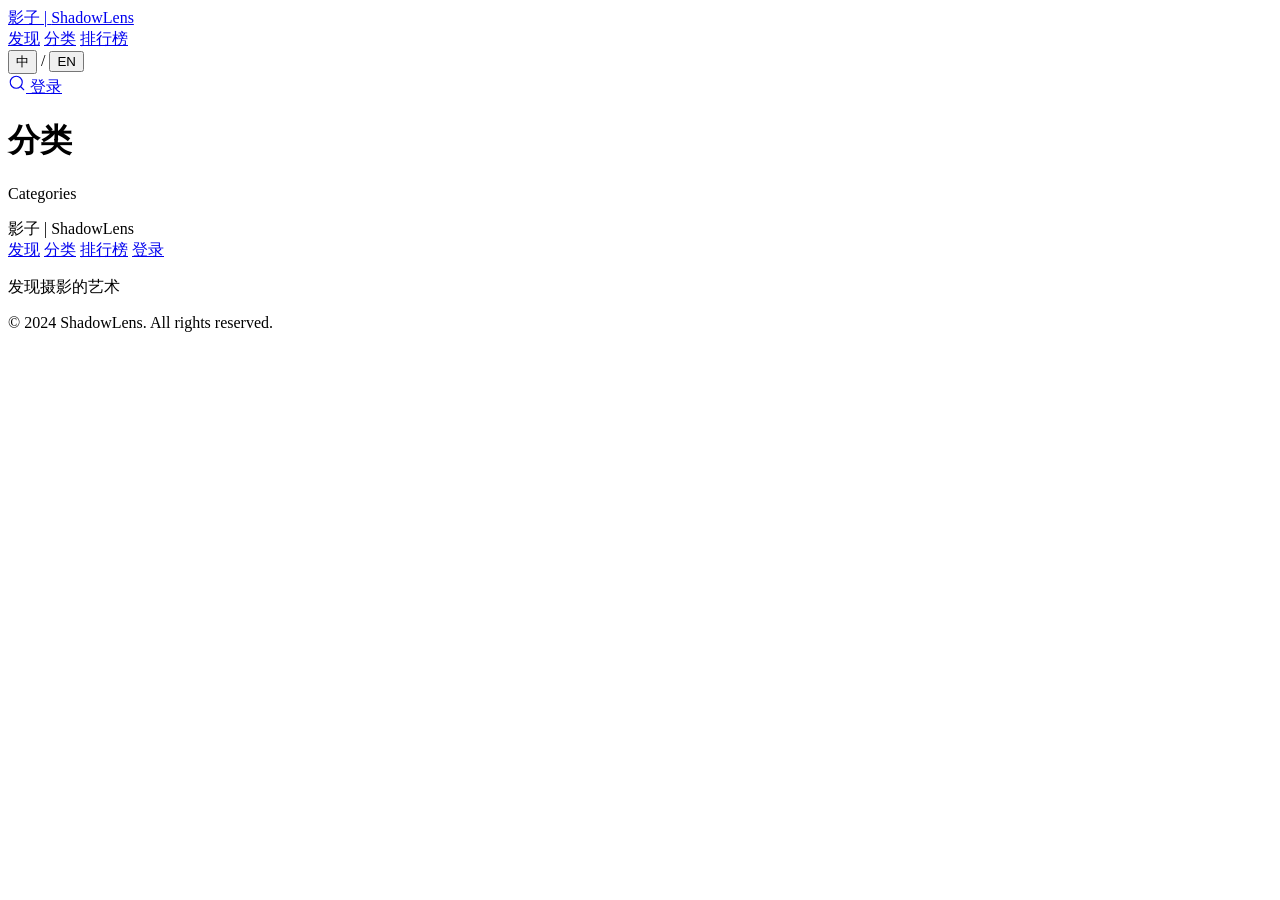
==== categories.html @ 1f074c0b "feat: add categories.html" ====
<!DOCTYPE html>
<html lang="zh-CN">
<head>
  <meta charset="UTF-8">
  <meta name="viewport" content="width=device-width, initial-scale=1.0">
  <title>分类 | 影子 ShadowLens</title>
  <link rel="stylesheet" href="css/style.css">
  <link rel="preconnect" href="https://fonts.googleapis.com">
  <link rel="preconnect" href="https://fonts.gstatic.com" crossorigin>
  <link href="https://fonts.googleapis.com/css2?family=Noto+Serif+SC:wght@200;300;400;600&family=Inter:wght@200;300;400;500&display=swap" rel="stylesheet">
</head>
<body>
  <!-- Navigation -->
  <nav id="navbar" class="navbar visible">
    <div class="nav-content">
      <a href="index.html" class="logo">
        <span class="logo-cn">影子</span>
        <span class="logo-divider">|</span>
        <span class="logo-en">ShadowLens</span>
      </a>
      <div class="nav-links">
        <a href="explore.html" class="nav-link">发现</a>
        <a href="categories.html" class="nav-link active">分类</a>
        <a href="rankings.html" class="nav-link">排行榜</a>
      </div>
      <div class="nav-right">
        <div class="lang-switch">
          <button class="lang-btn active" data-lang="zh">中</button>
          <span class="lang-divider">/</span>
          <button class="lang-btn" data-lang="en">EN</button>
        </div>
        <a href="search.html" class="search-toggle" id="searchToggle">
          <svg width="18" height="18" viewBox="0 0 24 24" fill="none" stroke="currentColor" stroke-width="1.5" stroke-linecap="round" stroke-linejoin="round"><circle cx="11" cy="11" r="8"/><path d="m21 21-4.35-4.35"/></svg>
        </a>
        <a href="login.html" class="nav-login">登录</a>
      </div>
    </div>
  </nav>

  <!-- Page Header -->
  <div class="page-header">
    <h1 class="page-title">分类</h1>
    <p class="page-subtitle">Categories</p>
  </div>

  <!-- Categories Grid -->
  <div class="category-grid" id="categoriesGrid">
    <!-- Categories rendered by JS -->
  </div>

  <!-- Footer -->
  <footer class="footer">
    <div class="footer-content">
      <div class="footer-logo">
        <span class="logo-cn">影子</span>
        <span class="logo-divider">|</span>
        <span class="logo-en">ShadowLens</span>
      </div>
      <div class="footer-links">
        <a href="explore.html">发现</a>
        <a href="categories.html">分类</a>
        <a href="rankings.html">排行榜</a>
        <a href="login.html">登录</a>
      </div>
      <p class="footer-text">发现摄影的艺术</p>
      <p class="footer-copyright">© 2024 ShadowLens. All rights reserved.</p>
    </div>
  </footer>

  <script src="js/pages.js"></script>
  <script>
    document.addEventListener('DOMContentLoaded', () => {
      const grid = document.getElementById('categoriesGrid');
      if (!grid || typeof categoryHierarchy === 'undefined') return;

      const subIcons = {
        landscape: '&#9650;', portrait: '&#9679;', street: '&#9632;',
        nature: '&#9672;', architecture: '&#9670;', night: '&#9733;',
        travel: '&#9992;', abstract: '&#9674;', vintage: '&#9830;',
        minimal: '&#9656;', film: '&#9673;'
      };

      Object.entries(categoryHierarchy).forEach(([key, cat]) => {
        const count = allPhotos.filter(p => p.category === key).length;
        const card = document.createElement('a');
        card.href = `category.html?cat=${key}`;
        card.className = 'category-card';
        card.dataset.cat = key;
        card.innerHTML = `
          <div class="category-card-icon">${subIcons[key] || '&#9679;'}</div>
          <div class="category-card-title">${cat.zh}</div>
          <div class="category-card-en">${cat.en}</div>
          <div class="category-card-desc">${cat.desc.zh}</div>
          <div class="category-card-count">${count} 张作品</div>
        `;
        grid.appendChild(card);
      });
    });
  </script>
</body>
</html>
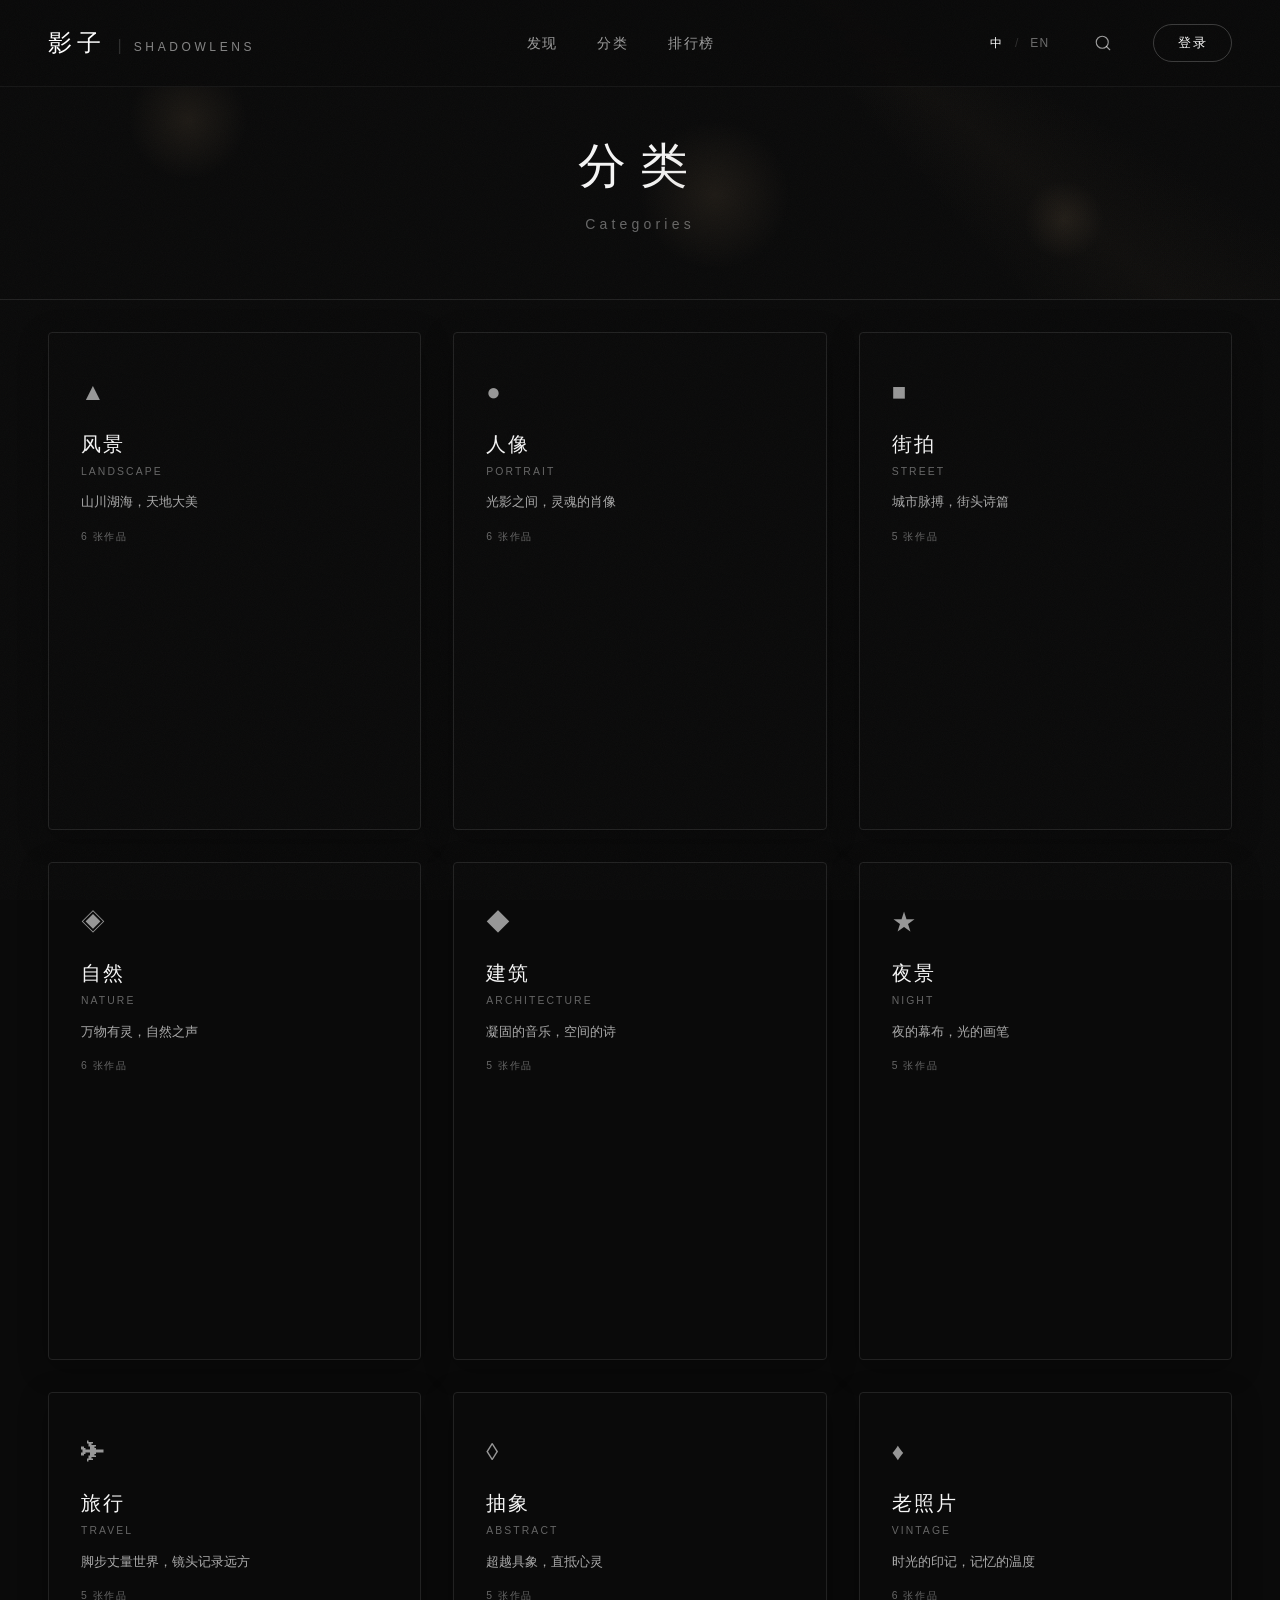
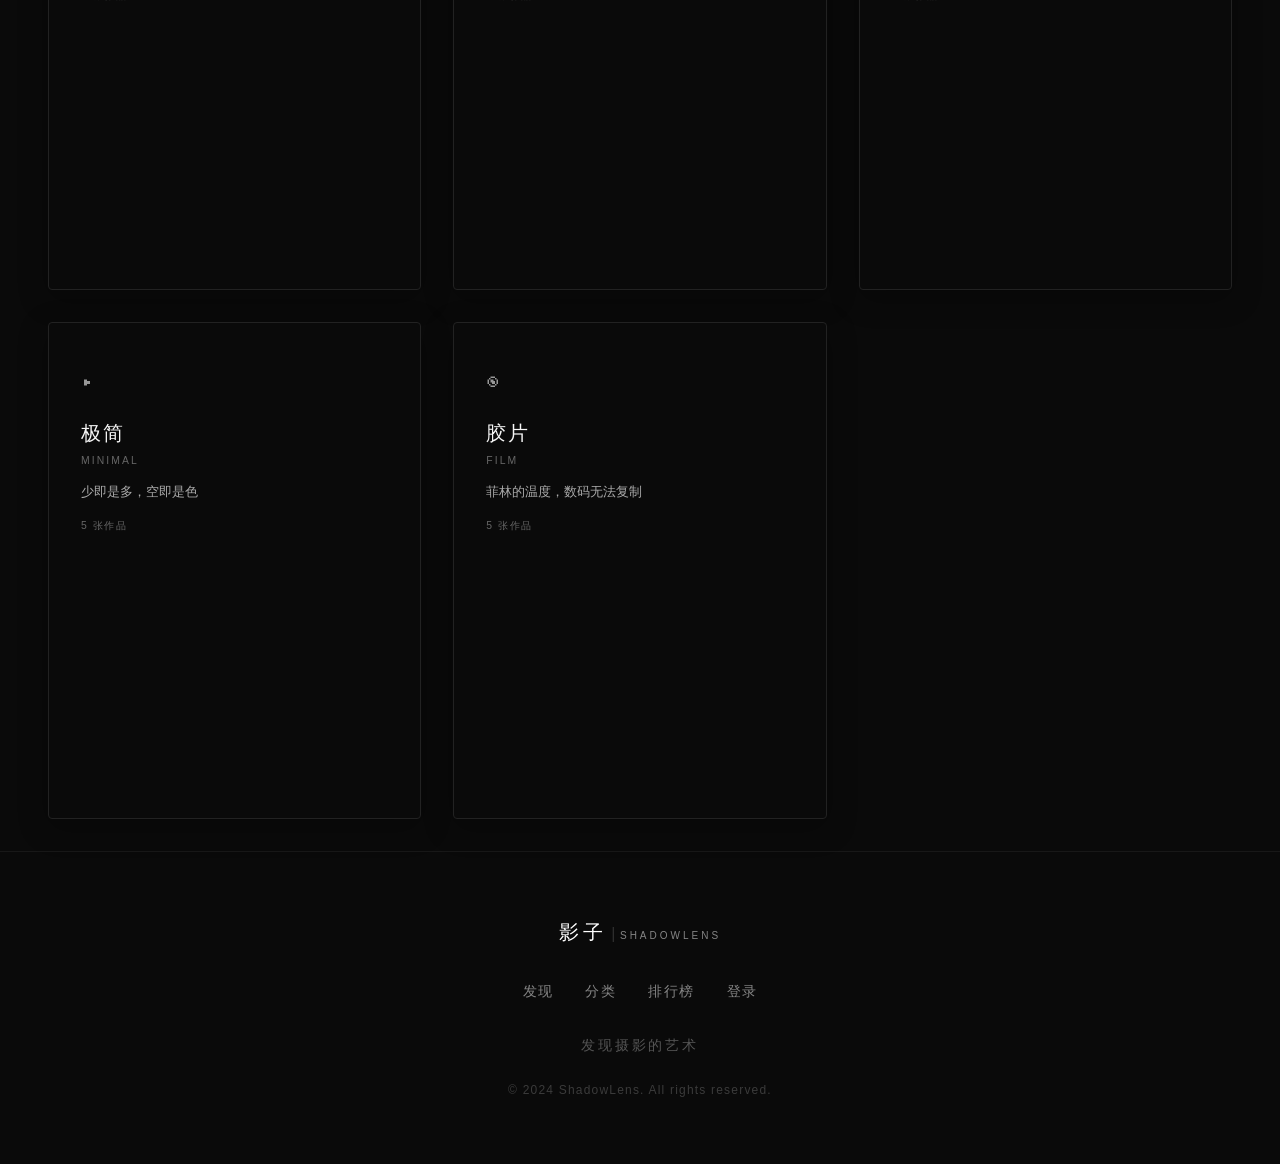
==== commit 7141f192: "feat: 全面升级光影特效与数据交互系统 - 暗色主题重构：全站深色背景、毛玻璃导航栏 - 光影特效：光线、散景、镜头光晕、光漏、聚光灯跟随鼠标 - 11个分类独立视觉主题 - 按钮升级：药丸形状、" ====
--- a/categories.html
+++ b/categories.html
@@ -39,6 +39,12 @@
 
   <!-- Page Header -->
   <div class="page-header">
+    <div class="light-rays"></div>
+    <div class="bokeh-container">
+      <div class="bokeh"></div>
+      <div class="bokeh"></div>
+      <div class="bokeh"></div>
+    </div>
     <h1 class="page-title">分类</h1>
     <p class="page-subtitle">Categories</p>
   </div>
--- a/css/style.css
+++ b/css/style.css
@@ -0,0 +1,5589 @@
+/* ========================================
+   影子 ShadowLens - 极简摄影社区
+   ======================================== */
+
+/* Reset & Base */
+*, *::before, *::after {
+  margin: 0;
+  padding: 0;
+  box-sizing: border-box;
+}
+
+:root {
+  --color-bg: #0a0a0a;
+  --color-bg-alt: #111;
+  --color-text: #f5f5f5;
+  --color-text-light: #aaa;
+  --color-text-muted: #666;
+  --color-border: #222;
+  --color-accent: #8b7355;
+  --color-accent-light: #c4a882;
+
+  --font-serif: 'Noto Serif SC', 'Georgia', serif;
+  --font-sans: 'Inter', -apple-system, BlinkMacSystemFont, sans-serif;
+
+  --transition-smooth: cubic-bezier(0.16, 1, 0.3, 1);
+  --transition-spring: cubic-bezier(0.34, 1.56, 0.64, 1);
+}
+
+html {
+  scroll-behavior: smooth;
+  -webkit-font-smoothing: antialiased;
+  -moz-osx-font-smoothing: grayscale;
+}
+
+body {
+  font-family: var(--font-sans);
+  background-color: var(--color-bg);
+  color: var(--color-text);
+  overflow-x: hidden;
+  line-height: 1.6;
+}
+
+/* Selection */
+::selection {
+  background: rgba(139, 115, 85, 0.3);
+  color: var(--color-text);
+}
+
+/* ========================================
+   Navigation
+   ======================================== */
+.navbar {
+  position: fixed;
+  top: 0;
+  left: 0;
+  right: 0;
+  z-index: 1000;
+  padding: 1.5rem 3rem;
+  transition: all 0.6s var(--transition-smooth);
+  transform: translateY(-100%);
+  opacity: 0;
+  background: rgba(10, 10, 10, 0.85);
+  backdrop-filter: blur(20px) saturate(1.2);
+  -webkit-backdrop-filter: blur(20px) saturate(1.2);
+  border-bottom: 1px solid rgba(255, 255, 255, 0.05);
+}
+
+.navbar.visible {
+  transform: translateY(0);
+  opacity: 1;
+}
+
+.nav-content {
+  max-width: 1400px;
+  margin: 0 auto;
+  display: flex;
+  justify-content: space-between;
+  align-items: center;
+}
+
+.logo {
+  text-decoration: none;
+  display: flex;
+  align-items: baseline;
+  gap: 0.75rem;
+  transition: opacity 0.3s ease;
+}
+
+.logo:hover {
+  opacity: 0.7;
+}
+
+.logo-cn {
+  font-family: var(--font-serif);
+  font-size: 1.5rem;
+  font-weight: 300;
+  letter-spacing: 0.2em;
+  color: #fff;
+}
+
+.logo-divider {
+  color: rgba(255,255,255,0.15);
+  font-weight: 200;
+}
+
+.logo-en {
+  font-family: var(--font-sans);
+  font-size: 0.75rem;
+  font-weight: 300;
+  letter-spacing: 0.3em;
+  text-transform: uppercase;
+  color: rgba(255,255,255,0.5);
+}
+
+/* Nav Links */
+.nav-links {
+  display: flex;
+  gap: 2.5rem;
+}
+
+.nav-link {
+  font-family: var(--font-sans);
+  font-size: 0.875rem;
+  font-weight: 400;
+  color: rgba(255,255,255,0.6);
+  text-decoration: none;
+  letter-spacing: 0.1em;
+  transition: color 0.3s ease;
+  position: relative;
+}
+
+.nav-link::after {
+  content: '';
+  position: absolute;
+  bottom: -4px;
+  left: 0;
+  width: 0;
+  height: 1px;
+  background: #fff;
+  transition: width 0.3s ease;
+}
+
+.nav-link:hover {
+  color: #fff;
+}
+
+.nav-link:hover::after {
+  width: 100%;
+}
+
+.nav-right {
+  display: flex;
+  align-items: center;
+  gap: 2rem;
+}
+
+.nav-login {
+  font-family: var(--font-sans);
+  font-size: 0.8rem;
+  font-weight: 400;
+  color: #fff;
+  text-decoration: none;
+  letter-spacing: 0.1em;
+  padding: 0.5rem 1.5rem;
+  border: 1px solid rgba(255,255,255,0.2);
+  transition: all 0.4s var(--transition-smooth);
+  border-radius: 50px;
+  position: relative;
+  overflow: hidden;
+}
+
+.nav-login::before {
+  content: '';
+  position: absolute;
+  inset: 0;
+  background: linear-gradient(135deg, var(--color-accent), var(--color-accent-light));
+  transform: scaleX(0);
+  transform-origin: left;
+  transition: transform 0.4s var(--transition-smooth);
+  z-index: -1;
+}
+
+.nav-login:hover {
+  color: #fff;
+  border-color: var(--color-accent);
+  box-shadow: 0 0 20px rgba(139,115,85,0.2);
+}
+
+.nav-login:hover::before {
+  transform: scaleX(1);
+}
+
+.lang-switch {
+  display: flex;
+  align-items: center;
+  gap: 0.5rem;
+}
+
+.lang-btn {
+  background: none;
+  border: none;
+  font-family: var(--font-sans);
+  font-size: 0.75rem;
+  letter-spacing: 0.1em;
+  color: rgba(255,255,255,0.4);
+  cursor: pointer;
+  padding: 0.25rem;
+  transition: color 0.3s ease;
+}
+
+.lang-btn:hover,
+.lang-btn.active {
+  color: #fff;
+}
+
+.lang-divider {
+  color: rgba(255,255,255,0.15);
+  font-size: 0.75rem;
+}
+
+/* ========================================
+   Hero Section - Cinematic
+   ======================================== */
+.hero {
+  height: 100vh;
+  min-height: 700px;
+  display: flex;
+  flex-direction: column;
+  justify-content: center;
+  align-items: center;
+  position: relative;
+  overflow: hidden;
+  background: #0a0a0a;
+}
+
+.hero-bg {
+  position: absolute;
+  inset: 0;
+  z-index: 0;
+}
+
+.hero-bg-img {
+  width: 100%;
+  height: 100%;
+  object-fit: cover;
+  transform: scale(1.15);
+  transition: transform 15s ease;
+  opacity: 0.7;
+}
+
+.hero:hover .hero-bg-img {
+  transform: scale(1);
+}
+
+.hero-overlay {
+  position: absolute;
+  inset: 0;
+  background:
+    radial-gradient(ellipse at center, transparent 40%, rgba(10,10,10,0.6) 100%),
+    linear-gradient(
+      180deg,
+      rgba(10,10,10,0.3) 0%,
+      rgba(10,10,10,0.1) 40%,
+      rgba(10,10,10,0.4) 70%,
+      rgba(10,10,10,0.8) 100%
+    );
+  z-index: 1;
+}
+
+.hero-canvas {
+  position: absolute;
+  inset: 0;
+  width: 100%;
+  height: 100%;
+  z-index: 2;
+  pointer-events: none;
+  opacity: 0.5;
+}
+
+.hero-gradient-bg {
+  position: absolute;
+  inset: 0;
+  z-index: 0;
+  background: linear-gradient(135deg, #1a1a1a 0%, #2d2d2d 50%, #1a1a1a 100%);
+}
+
+.hero::after {
+  content: '';
+  position: absolute;
+  bottom: 0;
+  left: 50%;
+  transform: translateX(-50%);
+  width: 60%;
+  height: 200px;
+  background: radial-gradient(ellipse, rgba(139,115,85,0.15) 0%, transparent 70%);
+  pointer-events: none;
+  z-index: 1;
+}
+
+.hero-layers {
+  position: relative;
+  height: 100vh;
+  overflow: hidden;
+}
+
+.hero-content {
+  text-align: center;
+  z-index: 3;
+  will-change: transform;
+}
+
+.hero-title {
+  margin-bottom: 2.5rem;
+}
+
+.title-cn {
+  display: block;
+  font-family: var(--font-serif);
+  font-size: clamp(2.5rem, 6vw, 5rem);
+  font-weight: 200;
+  letter-spacing: 0.25em;
+  margin-bottom: 1rem;
+  color: #fff;
+  text-shadow: 0 2px 40px rgba(0,0,0,0.3);
+}
+
+.title-en {
+  display: block;
+  font-family: var(--font-sans);
+  font-size: clamp(0.7rem, 1.2vw, 0.875rem);
+  font-weight: 300;
+  letter-spacing: 0.6em;
+  text-transform: uppercase;
+  color: rgba(255,255,255,0.5);
+}
+
+.hero-subtitle {
+  font-family: var(--font-serif);
+  font-size: clamp(0.875rem, 1.2vw, 1.1rem);
+  font-weight: 300;
+  color: rgba(255,255,255,0.6);
+  letter-spacing: 0.2em;
+  margin-bottom: 3.5rem;
+}
+
+.hero-btn {
+  display: inline-block;
+  font-family: var(--font-sans);
+  font-size: 0.8rem;
+  font-weight: 400;
+  letter-spacing: 0.25em;
+  text-transform: uppercase;
+  color: #fff;
+  text-decoration: none;
+  padding: 1.1rem 3.5rem;
+  border: 1px solid rgba(255,255,255,0.2);
+  transition: all 0.6s var(--transition-smooth);
+  position: relative;
+  overflow: hidden;
+  background: transparent;
+}
+
+.hero-btn::before {
+  content: '';
+  position: absolute;
+  inset: 0;
+  background: linear-gradient(135deg, var(--color-accent), var(--color-accent-light));
+  transform: translateX(-101%);
+  transition: transform 0.6s var(--transition-smooth);
+}
+
+.hero-btn::after {
+  content: '';
+  position: absolute;
+  top: 50%;
+  left: 50%;
+  width: 0;
+  height: 0;
+  background: rgba(139,115,85,0.3);
+  border-radius: 50%;
+  transform: translate(-50%, -50%);
+  transition: width 0.6s ease, height 0.6s ease;
+}
+
+.hero-btn:hover {
+  color: #fff;
+  border-color: var(--color-accent);
+  box-shadow: 0 0 30px rgba(139,115,85,0.3), 0 0 60px rgba(139,115,85,0.1);
+  transform: translateY(-2px);
+  letter-spacing: 0.35em;
+}
+
+.hero-btn:hover::before {
+  transform: translateX(0);
+}
+
+.hero-btn:hover::after {
+  width: 300px;
+  height: 300px;
+  opacity: 0;
+}
+
+.hero-btn span {
+  position: relative;
+  z-index: 1;
+}
+
+.hero-btn span {
+  position: relative;
+  z-index: 1;
+}
+
+.scroll-hint {
+  position: absolute;
+  bottom: 3rem;
+  left: 50%;
+  transform: translateX(-50%);
+  z-index: 4;
+}
+
+.scroll-line {
+  width: 1px;
+  height: 60px;
+  background: linear-gradient(to bottom, transparent, rgba(255,255,255,0.4));
+  animation: scrollPulse 2s ease-in-out infinite;
+}
+
+@keyframes scrollPulse {
+  0%, 100% { opacity: 0.3; transform: scaleY(0.8); }
+  50% { opacity: 1; transform: scaleY(1); }
+}
+
+/* ========================================
+   Gallery Section
+   ======================================== */
+.gallery {
+  padding: 8rem 3rem;
+  max-width: 1600px;
+  margin: 0 auto;
+  background: #0a0a0a;
+}
+
+.gallery .section-title {
+  color: #fff;
+}
+
+.gallery .section-subtitle {
+  color: rgba(255,255,255,0.4);
+}
+
+.gallery-header {
+  text-align: center;
+  margin-bottom: 6rem;
+}
+
+.gallery-more .more-link {
+  color: rgba(255,255,255,0.5);
+}
+
+.gallery-more .more-link:hover {
+  color: #fff;
+}
+
+.gallery-more {
+  text-align: center;
+  margin-top: 4rem;
+}
+
+.more-link {
+  font-family: var(--font-sans);
+  font-size: 0.875rem;
+  font-weight: 400;
+  color: var(--color-text-light);
+  text-decoration: none;
+  letter-spacing: 0.1em;
+  transition: color 0.3s ease;
+}
+
+.more-link:hover {
+  color: var(--color-text);
+}
+
+.section-title {
+  font-family: var(--font-serif);
+  font-size: clamp(1.5rem, 3vw, 2rem);
+  font-weight: 300;
+  letter-spacing: 0.3em;
+  margin-bottom: 0.5rem;
+  color: var(--color-text);
+}
+
+.section-subtitle {
+  font-family: var(--font-sans);
+  font-size: 0.75rem;
+  font-weight: 300;
+  letter-spacing: 0.5em;
+  text-transform: uppercase;
+  color: var(--color-text-muted);
+}
+
+/* Masonry Layout */
+.masonry {
+  columns: 3;
+  column-gap: 2rem;
+}
+
+.photo-card {
+  break-inside: avoid;
+  margin-bottom: 2rem;
+  position: relative;
+  overflow: hidden;
+  cursor: pointer;
+  border-radius: 4px;
+  box-shadow: 0 4px 20px rgba(0,0,0,0.08);
+  transition: box-shadow 0.5s var(--transition-smooth),
+              transform 0.5s var(--transition-smooth);
+}
+
+.photo-card:hover {
+  box-shadow: 0 12px 40px rgba(0,0,0,0.18);
+  transform: translateY(-4px);
+}
+
+.photo-card img {
+  width: 100%;
+  display: block;
+  transition: transform 0.8s var(--transition-smooth),
+              filter 0.8s var(--transition-smooth);
+  will-change: transform;
+}
+
+.photo-card:hover img {
+  transform: scale(1.05);
+  filter: brightness(1.08) contrast(1.02);
+}
+
+.photo-overlay {
+  position: absolute;
+  bottom: 0;
+  left: 0;
+  right: 0;
+  padding: 3rem 1.5rem 1.5rem;
+  background: linear-gradient(to top, rgba(0,0,0,0.6) 0%, rgba(0,0,0,0.2) 60%, transparent 100%);
+  opacity: 0;
+  transition: opacity 0.5s var(--transition-smooth);
+  display: flex;
+  justify-content: space-between;
+  align-items: flex-end;
+}
+
+.photo-card:hover .photo-overlay {
+  opacity: 1;
+}
+
+.photo-info {
+  flex: 1;
+}
+
+.photo-title {
+  font-family: var(--font-serif);
+  font-size: 1.05rem;
+  font-weight: 300;
+  color: #fff;
+  letter-spacing: 0.12em;
+  margin-bottom: 0.25rem;
+  text-shadow: 0 1px 3px rgba(0,0,0,0.3);
+}
+
+.photo-author {
+  font-family: var(--font-sans);
+  font-size: 0.75rem;
+  font-weight: 300;
+  color: rgba(255,255,255,0.75);
+  letter-spacing: 0.1em;
+}
+
+.photo-likes {
+  display: flex;
+  align-items: center;
+  gap: 0.35rem;
+  font-family: var(--font-sans);
+  font-size: 0.75rem;
+  color: rgba(255,255,255,0.8);
+  letter-spacing: 0.05em;
+  white-space: nowrap;
+}
+
+.photo-likes svg {
+  opacity: 0.8;
+}
+
+/* ========================================
+   Categories Preview
+   ======================================== */
+.categories-preview {
+  padding: 8rem 3rem;
+  background: #0a0a0a;
+}
+
+.categories-preview .section-title {
+  color: #fff;
+}
+
+.categories-preview .section-subtitle {
+  color: rgba(255,255,255,0.4);
+}
+
+.categories-header {
+  text-align: center;
+  margin-bottom: 4rem;
+}
+
+.categories-grid {
+  display: grid;
+  grid-template-columns: repeat(4, 1fr);
+  gap: 1.5rem;
+  max-width: 1400px;
+  margin: 0 auto;
+}
+
+.category-card {
+  position: relative;
+  aspect-ratio: 3/4;
+  overflow: hidden;
+  text-decoration: none;
+  border-radius: 4px;
+  box-shadow: 0 8px 30px rgba(0,0,0,0.3);
+  transition: box-shadow 0.5s var(--transition-smooth),
+              transform 0.5s var(--transition-smooth);
+}
+
+.category-card:hover {
+  box-shadow: 0 16px 50px rgba(0,0,0,0.5);
+  transform: translateY(-6px) scale(1.02);
+}
+
+.category-card img {
+  width: 100%;
+  height: 100%;
+  object-fit: cover;
+  transition: transform 0.8s var(--transition-smooth),
+              filter 0.8s var(--transition-smooth);
+}
+
+.category-card:hover img {
+  transform: scale(1.1);
+  filter: brightness(1.1);
+}
+
+.category-overlay {
+  position: absolute;
+  top: 0;
+  left: 0;
+  right: 0;
+  bottom: 0;
+  background: linear-gradient(to top, rgba(0,0,0,0.7) 0%, rgba(0,0,0,0.1) 50%, rgba(0,0,0,0.2) 100%);
+  display: flex;
+  flex-direction: column;
+  justify-content: flex-end;
+  padding: 2rem 1.5rem;
+  transition: background 0.5s var(--transition-smooth);
+}
+
+.category-card:hover .category-overlay {
+  background: linear-gradient(to top, rgba(0,0,0,0.8) 0%, rgba(0,0,0,0.2) 50%, rgba(0,0,0,0.3) 100%);
+}
+
+.category-name {
+  font-family: var(--font-serif);
+  font-size: 1.5rem;
+  font-weight: 300;
+  color: #fff;
+  letter-spacing: 0.25em;
+  text-shadow: 0 2px 10px rgba(0,0,0,0.5);
+  transform: translateY(5px);
+  transition: transform 0.5s var(--transition-smooth);
+}
+
+.category-card:hover .category-name {
+  transform: translateY(0);
+}
+
+.category-name-en {
+  font-family: var(--font-sans);
+  font-size: 0.75rem;
+  font-weight: 300;
+  color: rgba(255,255,255,0.7);
+  letter-spacing: 0.2em;
+  text-transform: uppercase;
+  margin-top: 0.5rem;
+  opacity: 0;
+  transform: translateY(10px);
+  transition: all 0.5s var(--transition-smooth) 0.1s;
+}
+
+.category-card:hover .category-name-en {
+  opacity: 1;
+  transform: translateY(0);
+}
+
+/* ========================================
+   About Section
+   ======================================== */
+.about {
+  padding: 10rem 3rem;
+  background: #0a0a0a;
+  position: relative;
+  overflow: hidden;
+}
+
+.about::before {
+  content: '';
+  position: absolute;
+  top: 50%;
+  left: 50%;
+  width: 600px;
+  height: 600px;
+  background: radial-gradient(circle, rgba(139,115,85,0.08) 0%, transparent 70%);
+  transform: translate(-50%, -50%);
+  pointer-events: none;
+}
+
+.about-content {
+  max-width: 800px;
+  margin: 0 auto;
+  text-align: center;
+  will-change: transform;
+}
+
+.about-glass {
+  padding: 4rem;
+  background: rgba(255,255,255,0.03);
+  border: 1px solid rgba(255,255,255,0.06);
+  border-radius: 12px;
+  backdrop-filter: blur(20px);
+}
+
+.about .section-title {
+  color: #fff;
+}
+
+.about .section-subtitle {
+  color: rgba(255,255,255,0.4);
+}
+
+.about-text {
+  font-family: var(--font-serif);
+  font-size: clamp(1rem, 1.5vw, 1.25rem);
+  font-weight: 300;
+  line-height: 2.5;
+  color: rgba(255,255,255,0.7);
+  margin-top: 3rem;
+  letter-spacing: 0.1em;
+}
+
+/* ========================================
+   Footer
+   ======================================== */
+.footer {
+  padding: 4rem 3rem;
+  background: #0a0a0a;
+  border-top: 1px solid rgba(255,255,255,0.06);
+}
+
+.footer-content {
+  max-width: 1400px;
+  margin: 0 auto;
+  text-align: center;
+}
+
+.footer .logo-cn {
+  font-size: 1.25rem;
+  color: #fff;
+}
+
+.footer .logo-en {
+  font-size: 0.625rem;
+  color: rgba(255,255,255,0.5);
+}
+
+.footer .logo-divider {
+  color: rgba(255,255,255,0.15);
+}
+
+.footer-links {
+  display: flex;
+  justify-content: center;
+  gap: 2rem;
+  margin-top: 2rem;
+}
+
+.footer-links a {
+  font-family: var(--font-sans);
+  font-size: 0.875rem;
+  color: rgba(255,255,255,0.5);
+  text-decoration: none;
+  letter-spacing: 0.1em;
+  transition: color 0.3s ease;
+}
+
+.footer-links a:hover {
+  color: #fff;
+}
+
+.footer-text {
+  font-family: var(--font-serif);
+  font-size: 0.875rem;
+  font-weight: 300;
+  color: rgba(255,255,255,0.3);
+  margin-top: 2rem;
+  letter-spacing: 0.2em;
+}
+
+.footer-copyright {
+  font-size: 0.75rem;
+  color: rgba(255,255,255,0.2);
+  margin-top: 1.5rem;
+  letter-spacing: 0.1em;
+}
+
+/* ========================================
+   Loading Animation
+   ======================================== */
+.loading-screen {
+  position: fixed;
+  top: 0;
+  left: 0;
+  right: 0;
+  bottom: 0;
+  background: var(--color-bg);
+  display: flex;
+  align-items: center;
+  justify-content: center;
+  z-index: 9999;
+  transition: opacity 0.8s ease, visibility 0.8s ease;
+}
+
+.loading-screen.hidden {
+  opacity: 0;
+  visibility: hidden;
+}
+
+.loading-logo {
+  animation: fadeInUp 1s ease forwards;
+}
+
+@keyframes fadeInUp {
+  from { opacity: 0; transform: translateY(20px); }
+  to { opacity: 1; transform: translateY(0); }
+}
+
+/* ========================================
+   Responsive Design
+   ======================================== */
+@media (max-width: 1024px) {
+  .masonry {
+    columns: 2;
+  }
+
+  .gallery {
+    padding: 6rem 2rem;
+  }
+
+  .categories-grid {
+    grid-template-columns: repeat(2, 1fr);
+  }
+}
+
+@media (max-width: 768px) {
+  .navbar {
+    padding: 1rem 1.5rem;
+  }
+
+  .nav-links {
+    display: none;
+  }
+
+  .logo-cn {
+    font-size: 1.25rem;
+  }
+
+  .masonry {
+    columns: 1;
+    max-width: 600px;
+    margin: 0 auto;
+  }
+
+  .gallery-header {
+    margin-bottom: 4rem;
+  }
+
+  .about {
+    padding: 6rem 2rem;
+  }
+
+  .footer {
+    padding: 3rem 1.5rem;
+  }
+
+  .hero-btn {
+    padding: 0.75rem 2rem;
+  }
+}
+
+@media (max-width: 480px) {
+  .navbar {
+    padding: 0.875rem 1rem;
+  }
+
+  .logo-divider,
+  .logo-en {
+    display: none;
+  }
+
+  .hero-title {
+    margin-bottom: 1.5rem;
+  }
+
+  .gallery {
+    padding: 4rem 1rem;
+  }
+
+  .categories-grid {
+    grid-template-columns: 1fr;
+  }
+
+  .nav-login {
+    display: none;
+  }
+}
+
+/* ========================================
+   Parallax Smoothness
+   ======================================== */
+[data-parallax] {
+  will-change: transform;
+  transition: transform 0.1s linear;
+}
+
+/* ========================================
+   Scroll Reveal Animation
+   ======================================== */
+.reveal {
+  opacity: 0;
+  transform: translateY(30px);
+  transition: opacity 0.8s var(--transition-smooth),
+              transform 0.8s var(--transition-smooth);
+}
+
+.reveal.visible {
+  opacity: 1;
+  transform: translateY(0);
+}
+
+/* ========================================
+   Page Header (for inner pages)
+   ======================================== */
+.page-header {
+  padding: 8rem 3rem 4rem;
+  text-align: center;
+  border-bottom: 1px solid var(--color-border);
+  background: var(--color-bg);
+  position: relative;
+  overflow: hidden;
+}
+
+.page-header .light-rays::before,
+.page-header .light-rays::after {
+  background: conic-gradient(
+    from 0deg at 50% 0%,
+    transparent 0deg,
+    rgba(139,115,85,0.04) 10deg,
+    transparent 20deg,
+    transparent 40deg,
+    rgba(139,115,85,0.03) 50deg,
+    transparent 60deg,
+    transparent 80deg,
+    rgba(139,115,85,0.04) 90deg,
+    transparent 100deg,
+    transparent 120deg,
+    rgba(139,115,85,0.03) 130deg,
+    transparent 140deg,
+    transparent 360deg
+  );
+}
+
+.page-title {
+  font-family: var(--font-serif);
+  font-size: clamp(2rem, 4vw, 3rem);
+  font-weight: 200;
+  letter-spacing: 0.3em;
+  margin-bottom: 0.5rem;
+}
+
+.page-subtitle {
+  font-family: var(--font-sans);
+  font-size: 0.875rem;
+  font-weight: 300;
+  letter-spacing: 0.3em;
+  color: var(--color-text-muted);
+}
+
+/* ========================================
+   Filter Tabs
+   ======================================== */
+.filter-tabs {
+  display: flex;
+  justify-content: center;
+  gap: 1.5rem;
+  padding: 2rem;
+  flex-wrap: wrap;
+}
+
+.filter-tab {
+  font-family: var(--font-sans);
+  font-size: 0.8rem;
+  font-weight: 400;
+  color: var(--color-text-muted);
+  text-decoration: none;
+  padding: 0.6rem 1.5rem;
+  border: 1px solid transparent;
+  transition: all 0.4s var(--transition-smooth);
+  cursor: pointer;
+  background: none;
+  border-radius: 50px;
+  position: relative;
+  overflow: hidden;
+}
+
+.filter-tab::before {
+  content: '';
+  position: absolute;
+  inset: 0;
+  background: linear-gradient(135deg, var(--color-accent), var(--color-accent-light));
+  transform: scaleX(0);
+  transform-origin: left;
+  transition: transform 0.4s var(--transition-smooth);
+  z-index: -1;
+  border-radius: 50px;
+}
+
+.filter-tab:hover,
+.filter-tab.active {
+  color: #fff;
+  border-color: var(--color-accent);
+  box-shadow: 0 0 15px rgba(139,115,85,0.2);
+}
+
+.filter-tab:hover::before,
+.filter-tab.active::before {
+  transform: scaleX(1);
+}
+
+/* ========================================
+   Photo Grid (for explore/category pages)
+   ======================================== */
+.photo-grid {
+  display: grid;
+  grid-template-columns: repeat(3, 1fr);
+  gap: 1.5rem;
+  max-width: 1600px;
+  margin: 0 auto;
+  padding: 4rem 3rem;
+}
+
+.photo-grid .photo-card {
+  margin-bottom: 0;
+}
+
+@media (max-width: 1024px) {
+  .photo-grid {
+    grid-template-columns: repeat(2, 1fr);
+    padding: 3rem 2rem;
+  }
+}
+
+@media (max-width: 768px) {
+  .photo-grid {
+    grid-template-columns: 1fr;
+    max-width: 600px;
+    padding: 2rem 1rem;
+  }
+}
+
+/* ========================================
+   Rankings
+   ======================================== */
+.rankings-container {
+  max-width: 1200px;
+  margin: 0 auto;
+  padding: 4rem 3rem;
+}
+
+.ranking-item {
+  display: flex;
+  align-items: center;
+  gap: 2rem;
+  padding: 2rem 0;
+  border-bottom: 1px solid rgba(255,255,255,0.06);
+  transition: all 0.3s ease;
+}
+
+.ranking-item:hover {
+  background: rgba(255,255,255,0.02);
+  padding-left: 1rem;
+}
+
+.ranking-number {
+  font-family: var(--font-serif);
+  font-size: 2rem;
+  font-weight: 200;
+  color: var(--color-accent);
+  min-width: 3rem;
+  text-align: center;
+}
+
+.ranking-photo {
+  width: 120px;
+  height: 80px;
+  object-fit: cover;
+  border-radius: 4px;
+}
+
+.ranking-info {
+  flex: 1;
+}
+
+.ranking-title {
+  font-family: var(--font-serif);
+  font-size: 1.125rem;
+  font-weight: 300;
+  margin-bottom: 0.25rem;
+}
+
+.ranking-author {
+  font-size: 0.875rem;
+  color: var(--color-text-light);
+}
+
+.ranking-stats {
+  display: flex;
+  gap: 1.5rem;
+  font-size: 0.875rem;
+  color: var(--color-text-muted);
+}
+
+/* ========================================
+   Login Page
+   ======================================== */
+.login-container {
+  min-height: 100vh;
+  display: flex;
+  align-items: center;
+  justify-content: center;
+  padding: 2rem;
+  background: var(--color-bg);
+}
+
+.login-card {
+  width: 100%;
+  max-width: 400px;
+  text-align: center;
+}
+
+.login-logo {
+  margin-bottom: 3rem;
+}
+
+.login-title {
+  font-family: var(--font-serif);
+  font-size: 1.5rem;
+  font-weight: 300;
+  letter-spacing: 0.2em;
+  margin-bottom: 0.5rem;
+}
+
+.login-subtitle {
+  font-size: 0.875rem;
+  color: var(--color-text-muted);
+  margin-bottom: 2rem;
+}
+
+.login-form {
+  display: flex;
+  flex-direction: column;
+  gap: 1rem;
+}
+
+.login-input {
+  font-family: var(--font-sans);
+  font-size: 0.875rem;
+  padding: 1rem;
+  border: 1px solid var(--color-border);
+  background: rgba(255,255,255,0.03);
+  color: var(--color-text);
+  transition: border-color 0.3s ease;
+  letter-spacing: 0.05em;
+  border-radius: 4px;
+}
+
+.login-input:focus {
+  outline: none;
+  border-color: var(--color-accent);
+}
+
+.login-input::placeholder {
+  color: var(--color-text-muted);
+}
+
+.login-btn {
+  font-family: var(--font-sans);
+  font-size: 0.875rem;
+  font-weight: 400;
+  letter-spacing: 0.2em;
+  padding: 1rem;
+  background: linear-gradient(135deg, var(--color-accent), var(--color-accent-light));
+  color: #fff;
+  border: none;
+  cursor: pointer;
+  transition: all 0.4s var(--transition-smooth);
+  border-radius: 50px;
+  position: relative;
+  overflow: hidden;
+}
+
+.login-btn::before {
+  content: '';
+  position: absolute;
+  top: 0;
+  left: -100%;
+  width: 100%;
+  height: 100%;
+  background: linear-gradient(90deg, transparent, rgba(255,255,255,0.2), transparent);
+  transition: left 0.5s ease;
+}
+
+.login-btn:hover {
+  box-shadow: 0 4px 30px rgba(139,115,85,0.4), 0 0 60px rgba(139,115,85,0.1);
+  transform: translateY(-3px);
+  letter-spacing: 0.25em;
+}
+
+.login-btn:hover::before {
+  left: 100%;
+}
+
+.login-link {
+  font-size: 0.875rem;
+  color: var(--color-text-muted);
+  margin-top: 2rem;
+}
+
+.login-link a {
+  color: var(--color-text);
+  text-decoration: none;
+}
+
+.login-link a:hover {
+  text-decoration: underline;
+}
+
+.login-error {
+  color: #c53030;
+  font-size: 0.8125rem;
+  margin-bottom: 1rem;
+  min-height: 1.25rem;
+  text-align: center;
+}
+
+.logged-avatar {
+  width: 90px;
+  height: 90px;
+  border-radius: 50%;
+  background: var(--color-bg-alt);
+  display: flex;
+  align-items: center;
+  justify-content: center;
+  font-family: var(--font-serif);
+  font-size: 2rem;
+  font-weight: 200;
+  color: var(--color-text-muted);
+  margin: 2rem auto;
+}
+
+.logged-stats {
+  display: flex;
+  justify-content: center;
+  gap: 3rem;
+  margin: 2rem 0;
+}
+
+.logged-actions {
+  text-align: center;
+}
+
+/* User Tag Input */
+.user-tag-input-wrap {
+  display: flex;
+  gap: 0.5rem;
+  margin-top: 1rem;
+}
+
+.user-tag-input {
+  flex: 1;
+  font-family: var(--font-sans);
+  font-size: 0.8125rem;
+  padding: 0.5rem 0.75rem;
+  border: 1px solid var(--color-border);
+  background: transparent;
+  color: var(--color-text);
+  transition: border-color 0.3s ease;
+  letter-spacing: 0.05em;
+}
+
+.user-tag-input:focus {
+  outline: none;
+  border-color: var(--color-text);
+}
+
+.user-tag-input::placeholder {
+  color: var(--color-text-muted);
+}
+
+.user-tag-btn {
+  font-family: var(--font-sans);
+  font-size: 0.75rem;
+  letter-spacing: 0.1em;
+  padding: 0.5rem 1rem;
+  background: var(--color-text);
+  color: var(--color-bg);
+  border: none;
+  cursor: pointer;
+  transition: opacity 0.3s ease;
+  white-space: nowrap;
+}
+
+.user-tag-btn:hover {
+  opacity: 0.85;
+}
+
+.tag-remove {
+  display: inline-flex;
+  align-items: center;
+  justify-content: center;
+  width: 14px;
+  height: 14px;
+  margin-left: 4px;
+  font-size: 0.625rem;
+  cursor: pointer;
+  opacity: 0.5;
+  transition: opacity 0.3s ease;
+}
+
+.tag-remove:hover {
+  opacity: 1;
+}
+
+.user-tag {
+  background: rgba(0,0,0,0.04);
+}
+
+/* ========================================
+   Upload Zone (Avatar/Cover)
+   ======================================== */
+.upload-zone {
+  position: relative;
+  border: 2px dashed var(--color-border);
+  border-radius: 8px;
+  overflow: hidden;
+  cursor: pointer;
+  transition: border-color 0.3s ease, background 0.3s ease;
+  background: rgba(0,0,0,0.02);
+}
+
+.upload-zone:hover {
+  border-color: var(--color-accent);
+  background: rgba(139,115,85,0.04);
+}
+
+.upload-zone.drag-over {
+  border-color: var(--color-accent);
+  background: rgba(139,115,85,0.08);
+}
+
+.upload-file-input {
+  position: absolute;
+  inset: 0;
+  opacity: 0;
+  cursor: pointer;
+  z-index: 3;
+}
+
+.upload-placeholder {
+  display: flex;
+  flex-direction: column;
+  align-items: center;
+  justify-content: center;
+  gap: 0.5rem;
+  padding: 2rem;
+  color: var(--color-text-muted);
+  font-size: 0.8125rem;
+  letter-spacing: 0.05em;
+}
+
+.upload-placeholder svg {
+  opacity: 0.4;
+}
+
+.upload-hint {
+  font-size: 0.6875rem;
+  opacity: 0.6;
+}
+
+.upload-preview {
+  display: none;
+  position: relative;
+}
+
+.upload-preview img {
+  width: 100%;
+  height: 180px;
+  object-fit: cover;
+  display: block;
+}
+
+.upload-preview::after {
+  content: '点击更换';
+  position: absolute;
+  inset: 0;
+  background: rgba(0,0,0,0.5);
+  color: #fff;
+  display: flex;
+  align-items: center;
+  justify-content: center;
+  font-size: 0.8125rem;
+  letter-spacing: 0.1em;
+  opacity: 0;
+  transition: opacity 0.3s ease;
+}
+
+.upload-preview:hover::after {
+  opacity: 1;
+}
+
+.upload-zone.has-file .upload-placeholder {
+  display: none;
+}
+
+.upload-zone.has-file .upload-preview {
+  display: block;
+}
+
+.avatar-upload-zone {
+  width: 120px;
+  height: 120px;
+  border-radius: 50%;
+  margin: 0 auto;
+}
+
+.avatar-upload-zone .upload-placeholder {
+  padding: 1rem;
+}
+
+.avatar-upload-zone .upload-preview img {
+  height: 100%;
+  border-radius: 50%;
+}
+
+.avatar-upload-zone .upload-preview::after {
+  border-radius: 50%;
+}
+
+/* Nav user state */
+.nav-user {
+  font-family: var(--font-sans);
+  font-size: 0.8125rem;
+  color: var(--color-text);
+  text-decoration: none;
+  letter-spacing: 0.05em;
+  transition: opacity 0.3s ease;
+}
+
+.nav-user:hover {
+  opacity: 0.7;
+}
+
+/* ========================================
+   Search Toggle in Navbar
+   ======================================== */
+.search-toggle {
+  display: flex;
+  align-items: center;
+  justify-content: center;
+  width: 36px;
+  height: 36px;
+  color: rgba(255,255,255,0.6);
+  text-decoration: none;
+  transition: color 0.3s ease;
+  cursor: pointer;
+  background: none;
+  border: none;
+  padding: 0;
+}
+
+.search-toggle:hover {
+  color: #fff;
+}
+
+/* ========================================
+   Search Page
+   ======================================== */
+.search-container {
+  max-width: 1200px;
+  margin: 0 auto;
+  padding: 8rem 3rem 4rem;
+}
+
+.search-box {
+  text-align: center;
+  margin-bottom: 3rem;
+}
+
+.search-input-wrap {
+  position: relative;
+  max-width: 600px;
+  margin: 0 auto;
+}
+
+.search-input {
+  width: 100%;
+  font-family: var(--font-serif);
+  font-size: 1.5rem;
+  font-weight: 300;
+  padding: 1.5rem 0;
+  border: none;
+  border-bottom: 1px solid rgba(255,255,255,0.1);
+  background: transparent;
+  color: var(--color-text);
+  text-align: center;
+  letter-spacing: 0.1em;
+  transition: border-color 0.3s ease;
+}
+
+.search-input:focus {
+  outline: none;
+  border-color: var(--color-accent);
+}
+
+.search-input::placeholder {
+  color: var(--color-text-muted);
+}
+
+.search-count {
+  font-size: 0.875rem;
+  color: var(--color-text-muted);
+  margin-bottom: 2rem;
+  letter-spacing: 0.1em;
+}
+
+.search-empty {
+  text-align: center;
+  padding: 4rem 0;
+  color: var(--color-text-muted);
+  font-family: var(--font-serif);
+  font-size: 1.125rem;
+  font-weight: 300;
+}
+
+.search-history {
+  max-width: 600px;
+  margin: 0 auto;
+}
+
+.search-history-header {
+  display: flex;
+  justify-content: space-between;
+  align-items: center;
+  margin-bottom: 1rem;
+  font-size: 0.875rem;
+  color: var(--color-text-muted);
+}
+
+.search-history-clear {
+  background: none;
+  border: none;
+  color: var(--color-text-muted);
+  cursor: pointer;
+  font-size: 0.75rem;
+  letter-spacing: 0.1em;
+  transition: color 0.3s ease;
+}
+
+.search-history-clear:hover {
+  color: var(--color-text);
+}
+
+.search-history-tags {
+  display: flex;
+  flex-wrap: wrap;
+  gap: 0.5rem;
+}
+
+/* ========================================
+   Tags
+   ======================================== */
+.tag {
+  display: inline-block;
+  padding: 4px 14px;
+  border: 1px solid rgba(255,255,255,0.12);
+  border-radius: 20px;
+  font-family: var(--font-sans);
+  font-size: 0.75rem;
+  letter-spacing: 0.1em;
+  color: var(--color-text-light);
+  text-decoration: none;
+  transition: all 0.3s ease;
+}
+
+.tag:hover {
+  background: var(--color-accent);
+  color: #fff;
+  border-color: var(--color-accent);
+}
+
+.photo-detail-tags {
+  display: flex;
+  flex-wrap: wrap;
+  gap: 0.5rem;
+  margin-top: 2rem;
+  padding-top: 2rem;
+  border-top: 1px solid var(--color-border);
+}
+
+.photo-detail-desc {
+  font-size: 0.9375rem;
+  color: var(--color-text-light);
+  margin-top: 0.75rem;
+  line-height: 1.8;
+}
+
+/* Tags Page */
+.tags-container {
+  max-width: 1200px;
+  margin: 0 auto;
+  padding: 4rem 3rem;
+}
+
+.tags-header {
+  text-align: center;
+  margin-bottom: 3rem;
+  padding-top: 4rem;
+}
+
+.tags-back {
+  display: inline-block;
+  font-size: 0.875rem;
+  color: var(--color-text-muted);
+  text-decoration: none;
+  margin-bottom: 2rem;
+  letter-spacing: 0.1em;
+  transition: color 0.3s ease;
+}
+
+.tags-back:hover {
+  color: var(--color-text);
+}
+
+.tags-cloud {
+  display: flex;
+  flex-wrap: wrap;
+  justify-content: center;
+  gap: 1rem;
+  padding: 2rem 0;
+}
+
+.tag-cloud-item {
+  display: inline-flex;
+  align-items: center;
+  gap: 0.5rem;
+  padding: 0.5rem 1.25rem;
+  border: 1px solid rgba(255,255,255,0.1);
+  border-radius: 30px;
+  font-family: var(--font-serif);
+  font-weight: 300;
+  color: var(--color-text);
+  text-decoration: none;
+  transition: all 0.3s ease;
+  letter-spacing: 0.05em;
+}
+
+.tag-cloud-item:hover {
+  background: var(--color-accent);
+  color: #fff;
+  border-color: var(--color-accent);
+  transform: translateY(-2px);
+  box-shadow: 0 4px 15px rgba(139,115,85,0.2);
+}
+
+.tag-count {
+  font-family: var(--font-sans);
+  font-size: 0.625rem;
+  color: var(--color-text-muted);
+  margin-left: 0.25rem;
+}
+
+.tag-cloud-item:hover .tag-count {
+  color: rgba(255,255,255,0.6);
+}
+
+/* ========================================
+   Vintage / Old Photos Category
+   ======================================== */
+.vintage-container {
+  max-width: 1400px;
+  margin: 0 auto;
+  padding: 4rem 3rem;
+}
+
+.vintage-header {
+  text-align: center;
+  padding: 6rem 3rem 4rem;
+  background: linear-gradient(135deg, #1a1510 0%, #2a2015 50%, #1a1510 100%);
+  border-bottom: 1px solid rgba(139,115,85,0.2);
+  position: relative;
+  overflow: hidden;
+}
+
+.vintage-header .page-title {
+  color: #f5e6d3;
+}
+
+.vintage-header .page-subtitle {
+  color: rgba(196,168,130,0.6);
+}
+
+.vintage-grid {
+  display: grid;
+  grid-template-columns: repeat(3, 1fr);
+  gap: 2.5rem;
+  padding: 2rem 0;
+}
+
+.vintage-card {
+  background: #1a1510;
+  padding: 12px;
+  box-shadow: 2px 4px 12px rgba(0,0,0,0.3);
+  transition: transform 0.5s var(--transition-smooth),
+              box-shadow 0.5s var(--transition-smooth);
+  cursor: pointer;
+  position: relative;
+  border-radius: 4px;
+}
+
+.vintage-card:hover {
+  transform: rotate(0deg) !important;
+  box-shadow: 4px 8px 24px rgba(0,0,0,0.25);
+}
+
+.vintage-photo-wrap {
+  position: relative;
+  overflow: hidden;
+  line-height: 0;
+}
+
+.vintage-photo-wrap img {
+  width: 100%;
+  display: block;
+  filter: sepia(0.3) contrast(1.05) brightness(0.95);
+  transition: filter 0.5s ease;
+}
+
+.vintage-card:hover .vintage-photo-wrap img {
+  filter: sepia(0.15) contrast(1.1) brightness(1);
+}
+
+.vintage-grain {
+  position: absolute;
+  top: 0;
+  left: 0;
+  right: 0;
+  bottom: 0;
+  pointer-events: none;
+  opacity: 0.08;
+  background-image: url("data:image/svg+xml,%3Csvg viewBox='0 0 256 256' xmlns='http://www.w3.org/2000/svg'%3E%3Cfilter id='noise'%3E%3CfeTurbulence type='fractalNoise' baseFrequency='0.9' numOctaves='4' stitchTiles='stitch'/%3E%3C/filter%3E%3Crect width='100%25' height='100%25' filter='url(%23noise)'/%3E%3C/svg%3E");
+  background-size: 128px;
+}
+
+.vintage-info {
+  padding: 0.75rem 0.25rem 0.25rem;
+}
+
+.vintage-title {
+  font-family: var(--font-serif);
+  font-size: 1rem;
+  font-weight: 400;
+  color: #f5e6d3;
+  letter-spacing: 0.1em;
+  margin-bottom: 0.25rem;
+}
+
+.vintage-author {
+  font-size: 0.75rem;
+  color: rgba(196,168,130,0.7);
+  letter-spacing: 0.05em;
+}
+
+.vintage-date {
+  font-size: 0.625rem;
+  color: rgba(196,168,130,0.4);
+  margin-top: 0.25rem;
+  letter-spacing: 0.05em;
+}
+
+/* ========================================
+   Photographer 3D Profile
+   ======================================== */
+.photographer-header {
+  position: relative;
+  padding: 8rem 3rem 4rem;
+  text-align: center;
+  background-size: cover;
+  background-position: center;
+  overflow: hidden;
+}
+
+.photographer-cover-overlay {
+  position: absolute;
+  top: 0;
+  left: 0;
+  right: 0;
+  bottom: 0;
+  z-index: 0;
+}
+
+.theme-light .photographer-cover-overlay {
+  background: rgba(250, 250, 250, 0.8);
+  backdrop-filter: blur(20px);
+}
+
+.theme-dark .photographer-cover-overlay {
+  background: rgba(26, 26, 26, 0.75);
+  backdrop-filter: blur(20px);
+}
+
+.photographer-header > *:not(.photographer-cover-overlay) {
+  position: relative;
+  z-index: 1;
+}
+
+.theme-dark .photographer-name,
+.theme-dark .photographer-bio,
+.theme-dark .stat-number,
+.theme-dark .stat-label {
+  color: #f5f5f5;
+}
+
+.theme-dark .photographer-tag {
+  color: rgba(255,255,255,0.7);
+  border-color: rgba(255,255,255,0.2);
+}
+
+.theme-dark .photographer-tag:hover {
+  background: #fff;
+  color: #1a1a1a;
+  border-color: #fff;
+}
+
+.photographer-3d-wrap {
+  perspective: 800px;
+  display: inline-block;
+  margin-bottom: 2rem;
+}
+
+.photographer-avatar {
+  width: 120px;
+  height: 120px;
+  border-radius: 50%;
+  overflow: hidden;
+  transform: rotateY(-5deg) rotateX(3deg);
+  transition: transform 0.6s var(--transition-smooth);
+  box-shadow: 0 20px 40px rgba(0,0,0,0.15);
+}
+
+.photographer-avatar:hover {
+  transform: rotateY(5deg) rotateX(-3deg) scale(1.05);
+}
+
+.photographer-avatar img {
+  width: 100%;
+  height: 100%;
+  object-fit: cover;
+}
+
+.photographer-name {
+  font-family: var(--font-serif);
+  font-size: 2rem;
+  font-weight: 300;
+  letter-spacing: 0.2em;
+  margin-bottom: 0.5rem;
+}
+
+.photographer-bio {
+  font-size: 1rem;
+  color: var(--color-text-light);
+  max-width: 500px;
+  margin: 0 auto 1.5rem;
+  line-height: 1.8;
+}
+
+.photographer-tags {
+  display: flex;
+  justify-content: center;
+  gap: 0.5rem;
+  margin-bottom: 2rem;
+}
+
+.photographer-tag {
+  display: inline-block;
+  padding: 4px 14px;
+  border: 1px solid var(--color-border);
+  border-radius: 20px;
+  font-size: 0.75rem;
+  color: var(--color-text-muted);
+  letter-spacing: 0.1em;
+  transition: all 0.3s ease;
+}
+
+.photographer-tag:hover {
+  background: var(--color-text);
+  color: var(--color-bg);
+  border-color: var(--color-text);
+}
+
+.photographer-stats {
+  display: flex;
+  justify-content: center;
+  gap: 3rem;
+  margin-bottom: 2rem;
+}
+
+.stat-item {
+  text-align: center;
+}
+
+.stat-number {
+  font-family: var(--font-serif);
+  font-size: 1.5rem;
+  font-weight: 300;
+  color: var(--color-text);
+}
+
+.stat-label {
+  font-size: 0.75rem;
+  color: var(--color-text-muted);
+  letter-spacing: 0.1em;
+  margin-top: 0.25rem;
+}
+
+.photographer-actions {
+  display: flex;
+  justify-content: center;
+  align-items: center;
+  gap: 1.5rem;
+}
+
+.follow-btn {
+  font-family: var(--font-sans);
+  font-size: 0.875rem;
+  letter-spacing: 0.15em;
+  padding: 0.75rem 2rem;
+  background: var(--color-text);
+  color: var(--color-bg);
+  border: none;
+  cursor: pointer;
+  transition: opacity 0.3s ease;
+}
+
+.follow-btn:hover {
+  opacity: 0.9;
+}
+
+.theme-dark .follow-btn {
+  background: #fff;
+  color: #1a1a1a;
+}
+
+.layout-switch {
+  display: flex;
+  gap: 0.25rem;
+}
+
+.layout-btn {
+  display: flex;
+  align-items: center;
+  justify-content: center;
+  width: 36px;
+  height: 36px;
+  background: none;
+  border: 1px solid var(--color-border);
+  color: var(--color-text-muted);
+  cursor: pointer;
+  transition: all 0.3s ease;
+}
+
+.layout-btn.active,
+.layout-btn:hover {
+  color: var(--color-text);
+  border-color: var(--color-text);
+}
+
+.layout-list {
+  grid-template-columns: 1fr !important;
+  max-width: 800px;
+  margin: 0 auto;
+}
+
+.layout-list .photo-card {
+  display: grid;
+  grid-template-columns: 300px 1fr;
+}
+
+.layout-list .photo-card img {
+  aspect-ratio: 3/2 !important;
+}
+
+.layout-list .photo-overlay {
+  position: relative;
+  opacity: 1;
+  background: none;
+  padding: 2rem;
+  display: flex;
+  flex-direction: column;
+  justify-content: center;
+}
+
+.layout-list .photo-title {
+  color: var(--color-text);
+  font-size: 1.25rem;
+}
+
+.layout-list .photo-author {
+  color: var(--color-text-muted);
+}
+
+/* ========================================
+   Action Button Liked State
+   ======================================== */
+.action-btn.liked {
+  background: var(--color-text);
+  color: var(--color-bg);
+  border-color: var(--color-text);
+}
+
+/* ========================================
+   Vintage Responsive
+   ======================================== */
+@media (max-width: 1024px) {
+  .vintage-grid {
+    grid-template-columns: repeat(2, 1fr);
+  }
+}
+
+@media (max-width: 768px) {
+  .vintage-grid {
+    grid-template-columns: 1fr;
+    max-width: 500px;
+    margin: 0 auto;
+  }
+
+  .vintage-header {
+    padding: 6rem 1.5rem 3rem;
+  }
+
+  .photographer-header {
+    padding: 6rem 1.5rem 3rem;
+  }
+
+  .photographer-stats {
+    gap: 2rem;
+  }
+
+  .search-container {
+    padding: 6rem 1.5rem 2rem;
+  }
+
+  .search-input {
+    font-size: 1.125rem;
+  }
+
+  .tags-container {
+    padding: 2rem 1.5rem;
+  }
+}
+
+@media (max-width: 480px) {
+  .photographer-avatar {
+    width: 90px;
+    height: 90px;
+  }
+
+  .photographer-name {
+    font-size: 1.5rem;
+  }
+}
+
+/* ========================================
+   Per-Category Visual Styles
+   ======================================== */
+
+/* -- Landscape: Cool blue-green, vast feeling -- */
+[data-category="landscape"],
+.category-page[data-cat="landscape"] {
+  --cat-primary: #2d5a3d;
+  --cat-accent: #4a8c6f;
+  --cat-bg: #f0f5f2;
+  --cat-gradient: linear-gradient(135deg, #e8f0eb 0%, #d4e5dc 50%, #c2d9cc 100%);
+}
+
+[data-category="landscape"] .photo-card::before {
+  content: '';
+  position: absolute;
+  inset: 0;
+  background: linear-gradient(180deg, transparent 60%, rgba(45, 90, 61, 0.08) 100%);
+  pointer-events: none;
+  z-index: 1;
+}
+
+/* -- Portrait: Warm amber, intimate -- */
+[data-category="portrait"],
+.category-page[data-cat="portrait"] {
+  --cat-primary: #8b6914;
+  --cat-accent: #c4993d;
+  --cat-bg: #faf6ee;
+  --cat-gradient: linear-gradient(135deg, #f8f2e4 0%, #f0e6d0 50%, #e8dac0 100%);
+}
+
+[data-category="portrait"] .photo-card::before {
+  content: '';
+  position: absolute;
+  inset: 0;
+  background: linear-gradient(180deg, transparent 60%, rgba(139, 105, 20, 0.06) 100%);
+  pointer-events: none;
+  z-index: 1;
+}
+
+/* -- Street: Urban grey-blue, gritty -- */
+[data-category="street"],
+.category-page[data-cat="street"] {
+  --cat-primary: #3a4a5c;
+  --cat-accent: #5a7a9a;
+  --cat-bg: #f2f4f7;
+  --cat-gradient: linear-gradient(135deg, #e8ecf0 0%, #d8dfe6 50%, #c8d2dc 100%);
+}
+
+[data-category="street"] .photo-card::before {
+  content: '';
+  position: absolute;
+  inset: 0;
+  background: linear-gradient(180deg, transparent 60%, rgba(58, 74, 92, 0.08) 100%);
+  pointer-events: none;
+  z-index: 1;
+}
+
+/* -- Nature: Forest green, organic -- */
+[data-category="nature"],
+.category-page[data-cat="nature"] {
+  --cat-primary: #2d4a2d;
+  --cat-accent: #5a8a5a;
+  --cat-bg: #f2f7f2;
+  --cat-gradient: linear-gradient(135deg, #e5f0e5 0%, #d0e5d0 50%, #bbd9bb 100%);
+}
+
+[data-category="nature"] .photo-card::before {
+  content: '';
+  position: absolute;
+  inset: 0;
+  background: linear-gradient(180deg, transparent 60%, rgba(45, 74, 45, 0.08) 100%);
+  pointer-events: none;
+  z-index: 1;
+}
+
+/* -- Architecture: Steel blue, structured -- */
+[data-category="architecture"],
+.category-page[data-cat="architecture"] {
+  --cat-primary: #4a4a5c;
+  --cat-accent: #7a7a9a;
+  --cat-bg: #f4f3f7;
+  --cat-gradient: linear-gradient(135deg, #eceaf2 0%, #dddbe6 50%, #ceccd9 100%);
+}
+
+/* -- Night: Deep indigo, luminous -- */
+[data-category="night"],
+.category-page[data-cat="night"] {
+  --cat-primary: #1a1a3e;
+  --cat-accent: #3a3a7a;
+  --cat-bg: #f0f0f5;
+  --cat-gradient: linear-gradient(135deg, #e0e0f0 0%, #d0d0e5 50%, #c0c0d9 100%);
+}
+
+[data-category="night"] .photo-card::before {
+  content: '';
+  position: absolute;
+  inset: 0;
+  background: linear-gradient(180deg, transparent 50%, rgba(26, 26, 62, 0.12) 100%);
+  pointer-events: none;
+  z-index: 1;
+}
+
+/* -- Travel: Warm terracotta, adventurous -- */
+[data-category="travel"],
+.category-page[data-cat="travel"] {
+  --cat-primary: #7a4a2d;
+  --cat-accent: #b07040;
+  --cat-bg: #f8f3ee;
+  --cat-gradient: linear-gradient(135deg, #f5ece3 0%, #eaddd0 50%, #dfcebd 100%);
+}
+
+/* -- Abstract: Deep purple, ethereal -- */
+[data-category="abstract"],
+.category-page[data-cat="abstract"] {
+  --cat-primary: #4a2d6a;
+  --cat-accent: #7a5a9a;
+  --cat-bg: #f5f0f8;
+  --cat-gradient: linear-gradient(135deg, #ede5f5 0%, #ddd0ea 50%, #cdbcdf 100%);
+}
+
+/* -- Vintage: Warm sepia, nostalgic -- */
+[data-category="vintage"],
+.category-page[data-cat="vintage"] {
+  --cat-primary: #6b5a3e;
+  --cat-accent: #9a8a6a;
+  --cat-bg: #f8f3ea;
+  --cat-gradient: linear-gradient(135deg, #f5ece0 0%, #eadcc8 50%, #dfccb0 100%);
+}
+
+[data-category="vintage"] .photo-card img {
+  filter: sepia(0.15) saturate(0.9);
+}
+
+/* -- Minimal: Near-black, stark -- */
+[data-category="minimal"],
+.category-page[data-cat="minimal"] {
+  --cat-primary: #1a1a1a;
+  --cat-accent: #4a4a4a;
+  --cat-bg: #f8f8f8;
+  --cat-gradient: linear-gradient(135deg, #f0f0f0 0%, #e5e5e5 50%, #dadada 100%);
+}
+
+/* -- Film: Warm amber-brown, analog -- */
+[data-category="film"],
+.category-page[data-cat="film"] {
+  --cat-primary: #5c4a2d;
+  --cat-accent: #8a7040;
+  --cat-bg: #f7f2e8;
+  --cat-gradient: linear-gradient(135deg, #f0e8d8 0%, #e5d8c0 50%, #d9c8a8 100%);
+}
+
+[data-category="film"] .photo-card img {
+  filter: sepia(0.2) saturate(0.85) contrast(1.05);
+}
+
+/* ========================================
+   Category Page Header Styles
+   ======================================== */
+.category-hero {
+  position: relative;
+  min-height: 40vh;
+  display: flex;
+  flex-direction: column;
+  align-items: center;
+  justify-content: center;
+  padding: 8rem 2rem 4rem;
+  overflow: hidden;
+}
+
+.category-hero::before {
+  content: '';
+  position: absolute;
+  inset: 0;
+  background: var(--cat-gradient, linear-gradient(135deg, #f0f0f0, #e0e0e0));
+  opacity: 0.6;
+}
+
+/* Ambient light pulse behind category hero */
+.category-hero::after {
+  content: '';
+  position: absolute;
+  top: 50%;
+  left: 50%;
+  width: 600px;
+  height: 600px;
+  background: radial-gradient(circle, var(--cat-glow, rgba(139,115,85,0.15)) 0%, transparent 70%);
+  transform: translate(-50%, -50%);
+  pointer-events: none;
+  z-index: 0;
+  animation: ambientPulse 6s ease-in-out infinite alternate;
+}
+
+@keyframes ambientPulse {
+  0% { opacity: 0.3; transform: translate(-50%, -50%) scale(0.8); }
+  100% { opacity: 0.6; transform: translate(-50%, -50%) scale(1.2); }
+}
+
+.category-hero-content {
+  position: relative;
+  z-index: 2;
+  text-align: center;
+}
+
+.category-hero-title {
+  font-family: var(--font-serif);
+  font-size: clamp(2.5rem, 5vw, 4.5rem);
+  font-weight: 200;
+  letter-spacing: 0.15em;
+  color: var(--cat-primary, var(--color-text));
+  margin-bottom: 0.5rem;
+}
+
+.category-hero-subtitle {
+  font-family: var(--font-sans);
+  font-size: 0.8rem;
+  font-weight: 300;
+  letter-spacing: 0.3em;
+  text-transform: uppercase;
+  color: var(--color-text-muted);
+}
+
+.category-hero-desc {
+  font-family: var(--font-serif);
+  font-size: 1rem;
+  font-weight: 300;
+  color: var(--color-text-light);
+  margin-top: 1.5rem;
+  letter-spacing: 0.05em;
+}
+
+/* Subcategory navigation */
+.sub-nav {
+  display: flex;
+  justify-content: center;
+  gap: 1rem;
+  padding: 1.5rem 2rem;
+  flex-wrap: wrap;
+}
+
+/* ========================================
+   CATEGORY-SPECIFIC THEMES
+   ======================================== */
+
+/* Landscape - 深蓝绿色调，宽广感 */
+[data-category="landscape"] {
+  --cat-primary: #4ecdc4;
+  --cat-accent: #2c3e50;
+  --cat-glow: rgba(78,205,196,0.3);
+  --cat-gradient: linear-gradient(135deg, #0a1628 0%, #1a3a4a 30%, #0d2137 60%, #0a1628 100%);
+}
+
+[data-category="landscape"] .category-hero::after {
+  content: '';
+  position: absolute;
+  bottom: 0;
+  left: 0;
+  right: 0;
+  height: 200px;
+  background: linear-gradient(to top, var(--color-bg), transparent);
+  z-index: 1;
+}
+
+[data-category="landscape"] .category-hero-title {
+  text-shadow: 0 0 40px var(--cat-glow), 0 0 80px rgba(78,205,196,0.1);
+}
+
+[data-category="landscape"] .photo-card:hover {
+  box-shadow: 0 12px 40px rgba(78,205,196,0.15), 0 0 60px rgba(78,205,196,0.05);
+}
+
+/* Portrait - 暖色调，柔光感 */
+[data-category="portrait"] {
+  --cat-primary: #e8a87c;
+  --cat-accent: #d4a574;
+  --cat-glow: rgba(232,168,124,0.3);
+  --cat-gradient: linear-gradient(135deg, #1a0f0a 0%, #2d1f15 30%, #1a1210 60%, #0a0806 100%);
+}
+
+[data-category="portrait"] .category-hero::after {
+  content: '';
+  position: absolute;
+  top: 50%;
+  left: 50%;
+  width: 500px;
+  height: 500px;
+  background: radial-gradient(circle, rgba(232,168,124,0.1) 0%, transparent 70%);
+  transform: translate(-50%, -50%);
+  pointer-events: none;
+}
+
+[data-category="portrait"] .category-hero-title {
+  text-shadow: 0 0 30px var(--cat-glow);
+  animation: portraitGlow 4s ease-in-out infinite alternate;
+}
+
+@keyframes portraitGlow {
+  0% { text-shadow: 0 0 30px var(--cat-glow); }
+  100% { text-shadow: 0 0 50px var(--cat-glow), 0 0 80px rgba(232,168,124,0.1); }
+}
+
+[data-category="portrait"] .photo-card::after {
+  content: '';
+  position: absolute;
+  inset: 0;
+  background: linear-gradient(135deg, rgba(232,168,124,0.05) 0%, transparent 50%);
+  pointer-events: none;
+  opacity: 0;
+  transition: opacity 0.5s ease;
+}
+
+[data-category="portrait"] .photo-card:hover::after {
+  opacity: 1;
+}
+
+/* Street - 高对比度，霓虹感 */
+[data-category="street"] {
+  --cat-primary: #ff6b6b;
+  --cat-accent: #ffd93d;
+  --cat-glow: rgba(255,107,107,0.3);
+  --cat-gradient: linear-gradient(135deg, #0a0a0a 0%, #1a1a2e 30%, #16213e 60%, #0a0a0a 100%);
+}
+
+[data-category="street"] .category-hero::before {
+  background:
+    linear-gradient(135deg, #0a0a0a 0%, #1a1a2e 30%, #16213e 60%, #0a0a0a 100%);
+}
+
+[data-category="street"] .category-hero::after {
+  content: '';
+  position: absolute;
+  inset: 0;
+  background:
+    linear-gradient(90deg, transparent 48%, rgba(255,107,107,0.03) 50%, transparent 52%),
+    linear-gradient(0deg, transparent 48%, rgba(255,217,61,0.03) 50%, transparent 52%);
+  background-size: 60px 60px;
+  pointer-events: none;
+  animation: streetGrid 20s linear infinite;
+}
+
+@keyframes streetGrid {
+  0% { transform: translate(0, 0); }
+  100% { transform: translate(60px, 60px); }
+}
+
+[data-category="street"] .category-hero-title {
+  text-shadow: 0 0 20px var(--cat-glow);
+  letter-spacing: 0.3em;
+}
+
+[data-category="street"] .photo-card:hover {
+  box-shadow: 0 0 30px rgba(255,107,107,0.1), 0 0 60px rgba(255,217,61,0.05);
+}
+
+/* Nature - 绿色有机感 */
+[data-category="nature"] {
+  --cat-primary: #7bc67e;
+  --cat-accent: #4a9e4e;
+  --cat-glow: rgba(123,198,126,0.3);
+  --cat-gradient: linear-gradient(135deg, #0a1a0a 0%, #1a2e1a 30%, #0d1f0d 60%, #0a1a0a 100%);
+}
+
+[data-category="nature"] .category-hero::after {
+  content: '';
+  position: absolute;
+  bottom: 0;
+  left: 0;
+  right: 0;
+  height: 150px;
+  background: linear-gradient(to top,
+    rgba(123,198,126,0.05) 0%,
+    transparent 100%
+  );
+  pointer-events: none;
+}
+
+[data-category="nature"] .category-hero-title {
+  text-shadow: 0 0 30px var(--cat-glow);
+}
+
+[data-category="nature"] .photo-card:hover {
+  box-shadow: 0 12px 40px rgba(123,198,126,0.1);
+}
+
+/* Architecture - 几何锐利感 */
+[data-category="architecture"] {
+  --cat-primary: #a8b8c8;
+  --cat-accent: #7a8a9a;
+  --cat-glow: rgba(168,184,200,0.3);
+  --cat-gradient: linear-gradient(135deg, #0a0a0f 0%, #1a1a25 30%, #0f0f1a 60%, #0a0a0f 100%);
+}
+
+[data-category="architecture"] .category-hero::after {
+  content: '';
+  position: absolute;
+  inset: 0;
+  background:
+    repeating-linear-gradient(
+      0deg,
+      transparent,
+      transparent 98px,
+      rgba(168,184,200,0.03) 98px,
+      rgba(168,184,200,0.03) 100px
+    ),
+    repeating-linear-gradient(
+      90deg,
+      transparent,
+      transparent 98px,
+      rgba(168,184,200,0.03) 98px,
+      rgba(168,184,200,0.03) 100px
+    );
+  pointer-events: none;
+}
+
+[data-category="architecture"] .category-hero-title {
+  letter-spacing: 0.4em;
+  font-weight: 100;
+}
+
+[data-category="architecture"] .photo-card {
+  border-radius: 0;
+}
+
+[data-category="architecture"] .photo-card:hover {
+  box-shadow: 0 0 0 1px rgba(168,184,200,0.2), 0 12px 40px rgba(0,0,0,0.3);
+}
+
+/* Night - 深紫蓝色，星空感 */
+[data-category="night"] {
+  --cat-primary: #9b59b6;
+  --cat-accent: #8e44ad;
+  --cat-glow: rgba(155,89,182,0.3);
+  --cat-gradient: linear-gradient(135deg, #0a0a1a 0%, #1a0a2e 30%, #0a0a1a 60%, #050510 100%);
+}
+
+[data-category="night"] .category-hero::after {
+  content: '';
+  position: absolute;
+  inset: 0;
+  background-image:
+    radial-gradient(1px 1px at 10% 20%, rgba(255,255,255,0.3) 0%, transparent 100%),
+    radial-gradient(1px 1px at 30% 60%, rgba(255,255,255,0.2) 0%, transparent 100%),
+    radial-gradient(1px 1px at 50% 30%, rgba(255,255,255,0.4) 0%, transparent 100%),
+    radial-gradient(1px 1px at 70% 80%, rgba(255,255,255,0.2) 0%, transparent 100%),
+    radial-gradient(1px 1px at 90% 40%, rgba(255,255,255,0.3) 0%, transparent 100%),
+    radial-gradient(2px 2px at 15% 75%, rgba(155,89,182,0.4) 0%, transparent 100%),
+    radial-gradient(2px 2px at 85% 15%, rgba(155,89,182,0.3) 0%, transparent 100%);
+  animation: starsTwinkle 4s ease-in-out infinite alternate;
+  pointer-events: none;
+}
+
+@keyframes starsTwinkle {
+  0% { opacity: 0.5; }
+  100% { opacity: 1; }
+}
+
+[data-category="night"] .category-hero-title {
+  text-shadow: 0 0 40px var(--cat-glow), 0 0 80px rgba(155,89,182,0.1);
+}
+
+[data-category="night"] .photo-card:hover {
+  box-shadow: 0 0 40px rgba(155,89,182,0.15);
+}
+
+/* Travel - 暖色冒险感 */
+[data-category="travel"] {
+  --cat-primary: #f39c12;
+  --cat-accent: #e67e22;
+  --cat-glow: rgba(243,156,18,0.3);
+  --cat-gradient: linear-gradient(135deg, #1a0f0a 0%, #2d1a0a 30%, #1a1208 60%, #0a0806 100%);
+}
+
+[data-category="travel"] .category-hero::after {
+  content: '';
+  position: absolute;
+  top: 0;
+  right: 0;
+  width: 40%;
+  height: 100%;
+  background: radial-gradient(ellipse at top right, rgba(243,156,18,0.08) 0%, transparent 70%);
+  pointer-events: none;
+}
+
+[data-category="travel"] .category-hero-title {
+  text-shadow: 0 0 30px var(--cat-glow);
+}
+
+[data-category="travel"] .photo-card:hover {
+  box-shadow: 0 12px 40px rgba(243,156,18,0.1);
+}
+
+/* Abstract - 彩色实验感 */
+[data-category="abstract"] {
+  --cat-primary: #e74c3c;
+  --cat-accent: #3498db;
+  --cat-glow: rgba(231,76,60,0.3);
+  --cat-gradient: linear-gradient(135deg, #1a0a0a 0%, #0a1a2e 30%, #2e0a1a 60%, #0a0a1a 100%);
+}
+
+[data-category="abstract"] .category-hero::before {
+  background: linear-gradient(135deg, #1a0a0a 0%, #0a1a2e 30%, #2e0a1a 60%, #0a0a1a 100%);
+  animation: abstractGradient 8s ease infinite;
+  background-size: 200% 200%;
+}
+
+@keyframes abstractGradient {
+  0% { background-position: 0% 50%; }
+  50% { background-position: 100% 50%; }
+  100% { background-position: 0% 50%; }
+}
+
+[data-category="abstract"] .category-hero-title {
+  background: linear-gradient(90deg, #e74c3c, #3498db, #e74c3c);
+  background-size: 200% auto;
+  -webkit-background-clip: text;
+  -webkit-text-fill-color: transparent;
+  background-clip: text;
+  animation: abstractText 3s linear infinite;
+}
+
+@keyframes abstractText {
+  0% { background-position: 0% center; }
+  100% { background-position: 200% center; }
+}
+
+[data-category="abstract"] .photo-card:hover {
+  box-shadow: 0 0 30px rgba(231,76,60,0.1), 0 0 60px rgba(52,152,219,0.05);
+}
+
+/* Vintage - 褐色复古感 */
+[data-category="vintage"] {
+  --cat-primary: #d4a574;
+  --cat-accent: #8b7355;
+  --cat-glow: rgba(212,165,116,0.3);
+  --cat-gradient: linear-gradient(135deg, #1a1510 0%, #2a2015 30%, #1a1510 60%, #0f0d0a 100%);
+}
+
+[data-category="vintage"] .category-hero::after {
+  content: '';
+  position: absolute;
+  inset: 0;
+  background-image: url("data:image/svg+xml,%3Csvg viewBox='0 0 256 256' xmlns='http://www.w3.org/2000/svg'%3E%3Cfilter id='n'%3E%3CfeTurbulence type='fractalNoise' baseFrequency='0.9' numOctaves='4' stitchTiles='stitch'/%3E%3C/filter%3E%3Crect width='100%25' height='100%25' filter='url(%23n)'/%3E%3C/svg%3E");
+  opacity: 0.03;
+  pointer-events: none;
+}
+
+[data-category="vintage"] .category-hero-title {
+  text-shadow: 0 0 20px var(--cat-glow);
+  font-style: italic;
+}
+
+[data-category="vintage"] .photo-card {
+  border: 3px solid rgba(212,165,116,0.1);
+  padding: 8px;
+  background: rgba(26,21,16,0.5);
+}
+
+[data-category="vintage"] .photo-card:hover {
+  box-shadow: 0 12px 40px rgba(212,165,116,0.15);
+}
+
+/* Minimal - 极简留白感 */
+[data-category="minimal"] {
+  --cat-primary: #ffffff;
+  --cat-accent: #999;
+  --cat-glow: rgba(255,255,255,0.2);
+  --cat-gradient: linear-gradient(135deg, #0a0a0a 0%, #111 50%, #0a0a0a 100%);
+}
+
+[data-category="minimal"] .category-hero-title {
+  letter-spacing: 0.5em;
+  font-weight: 100;
+}
+
+[data-category="minimal"] .photo-card {
+  border-radius: 0;
+}
+
+[data-category="minimal"] .photo-card:hover {
+  box-shadow: 0 0 0 1px rgba(255,255,255,0.1);
+}
+
+/* Film - 胶片质感 */
+[data-category="film"] {
+  --cat-primary: #e8a87c;
+  --cat-accent: #c4885c;
+  --cat-glow: rgba(232,168,124,0.3);
+  --cat-gradient: linear-gradient(135deg, #1a1210 0%, #2a1f15 30%, #1a1210 60%, #0a0806 100%);
+}
+
+[data-category="film"] .category-hero::after {
+  content: '';
+  position: absolute;
+  inset: 0;
+  background:
+    linear-gradient(90deg, rgba(232,168,124,0.03) 0%, transparent 10%, transparent 90%, rgba(232,168,124,0.03) 100%),
+    linear-gradient(0deg, rgba(0,0,0,0.1) 0%, transparent 5%, transparent 95%, rgba(0,0,0,0.1) 100%);
+  pointer-events: none;
+}
+
+[data-category="film"] .category-hero-title {
+  text-shadow: 0 0 20px var(--cat-glow);
+}
+
+[data-category="film"] .photo-card {
+  border: 4px solid rgba(26,18,16,0.8);
+  box-shadow: 0 2px 10px rgba(0,0,0,0.3);
+}
+
+[data-category="film"] .photo-card:hover {
+  box-shadow: 0 12px 40px rgba(232,168,124,0.15);
+}
+
+[data-category="film"] .photo-card img {
+  filter: saturate(0.8) contrast(1.05);
+}
+
+[data-category="film"] .photo-card:hover img {
+  filter: saturate(0.9) contrast(1.1);
+}
+
+.sub-nav-item {
+  font-family: var(--font-sans);
+  font-size: 0.75rem;
+  font-weight: 400;
+  letter-spacing: 0.15em;
+  text-transform: uppercase;
+  color: var(--color-text-muted);
+  text-decoration: none;
+  padding: 0.5rem 1.25rem;
+  border: 1px solid var(--color-border);
+  border-radius: 2px;
+  transition: all 0.4s var(--transition-smooth);
+  background: transparent;
+}
+
+.sub-nav-item:hover,
+.sub-nav-item.active {
+  color: var(--cat-primary, var(--color-text));
+  border-color: var(--cat-primary, var(--color-text));
+  background: rgba(0, 0, 0, 0.02);
+}
+
+/* Category grid on categories.html */
+.category-grid {
+  display: grid;
+  grid-template-columns: repeat(auto-fill, minmax(280px, 1fr));
+  gap: 2rem;
+  padding: 2rem 3rem;
+  max-width: 1400px;
+  margin: 0 auto;
+}
+
+.category-card {
+  position: relative;
+  display: block;
+  text-decoration: none;
+  color: inherit;
+  padding: 2.5rem 2rem;
+  border: 1px solid var(--color-border);
+  background: var(--color-bg);
+  transition: all 0.5s var(--transition-smooth);
+  overflow: hidden;
+}
+
+.category-card::before {
+  content: '';
+  position: absolute;
+  top: 0;
+  left: 0;
+  right: 0;
+  height: 3px;
+  background: var(--cat-accent, var(--color-text));
+  transform: scaleX(0);
+  transform-origin: left;
+  transition: transform 0.5s var(--transition-smooth);
+}
+
+.category-card:hover::before {
+  transform: scaleX(1);
+}
+
+.category-card:hover {
+  border-color: var(--cat-accent, var(--color-text-muted));
+  transform: translateY(-4px);
+  box-shadow: 0 12px 40px rgba(0, 0, 0, 0.06);
+}
+
+.category-card-icon {
+  font-size: 1.5rem;
+  margin-bottom: 1rem;
+  opacity: 0.6;
+}
+
+.category-card-title {
+  font-family: var(--font-serif);
+  font-size: 1.25rem;
+  font-weight: 400;
+  letter-spacing: 0.1em;
+  margin-bottom: 0.25rem;
+}
+
+.category-card-en {
+  font-family: var(--font-sans);
+  font-size: 0.65rem;
+  font-weight: 300;
+  letter-spacing: 0.2em;
+  text-transform: uppercase;
+  color: var(--color-text-muted);
+  margin-bottom: 0.75rem;
+}
+
+.category-card-desc {
+  font-family: var(--font-serif);
+  font-size: 0.8rem;
+  font-weight: 300;
+  color: var(--color-text-light);
+  line-height: 1.6;
+}
+
+.category-card-count {
+  font-family: var(--font-sans);
+  font-size: 0.65rem;
+  font-weight: 300;
+  letter-spacing: 0.15em;
+  color: var(--color-text-muted);
+  margin-top: 1rem;
+  text-transform: uppercase;
+}
+
+/* ========================================
+   Enhanced 3D Mouse Parallax
+   ======================================== */
+.parallax-container {
+  perspective: 1200px;
+  transform-style: preserve-3d;
+}
+
+.parallax-3d {
+  transition: transform 0.15s ease-out;
+  transform-style: preserve-3d;
+  will-change: transform;
+}
+
+.parallax-layer-near {
+  transform: translateZ(30px);
+}
+
+.parallax-layer-mid {
+  transform: translateZ(0px);
+}
+
+.parallax-layer-far {
+  transform: translateZ(-30px);
+}
+
+/* Photo card 3D hover */
+.photo-card {
+  transform-style: preserve-3d;
+  transition: transform 0.5s var(--transition-smooth), box-shadow 0.5s var(--transition-smooth);
+}
+
+.photo-card:hover {
+  transform: scale(1.03) translateZ(10px);
+  box-shadow: 0 20px 60px rgba(0, 0, 0, 0.1);
+}
+
+/* ========================================
+   Frosted Glass & Gradient Overlays
+   ======================================== */
+.glass-surface {
+  background: rgba(250, 250, 250, 0.7);
+  backdrop-filter: blur(20px) saturate(1.2);
+  -webkit-backdrop-filter: blur(20px) saturate(1.2);
+  border: 1px solid rgba(255, 255, 255, 0.3);
+}
+
+.glass-card {
+  background: rgba(255, 255, 255, 0.5);
+  backdrop-filter: blur(12px);
+  -webkit-backdrop-filter: blur(12px);
+  border: 1px solid rgba(255, 255, 255, 0.2);
+}
+
+.gradient-overlay {
+  position: relative;
+}
+
+.gradient-overlay::after {
+  content: '';
+  position: absolute;
+  inset: 0;
+  background: linear-gradient(
+    180deg,
+    transparent 0%,
+    transparent 50%,
+    rgba(250, 250, 250, 0.3) 75%,
+    rgba(250, 250, 250, 0.8) 100%
+  );
+  pointer-events: none;
+}
+
+/* ========================================
+   Typography Unification
+   ======================================== */
+a {
+  color: var(--color-text);
+  text-decoration: none;
+  transition: opacity 0.3s ease;
+}
+
+a:hover {
+  opacity: 0.7;
+}
+
+h1, h2, h3, h4, h5, h6 {
+  font-family: var(--font-serif);
+  font-weight: 300;
+  letter-spacing: 0.05em;
+}
+
+button {
+  font-family: var(--font-sans);
+  letter-spacing: 0.1em;
+  cursor: pointer;
+  border: none;
+  background: none;
+  font-size: 0.75rem;
+}
+
+input, textarea {
+  font-family: var(--font-sans);
+  letter-spacing: 0.05em;
+}
+
+/* ========================================
+   Low-Saturation Color Grading
+   ======================================== */
+.photo-card img {
+  filter: saturate(0.85) contrast(1.02);
+  transition: filter 0.5s var(--transition-smooth);
+}
+
+.photo-card:hover img {
+  filter: saturate(1) contrast(1);
+}
+
+/* ========================================
+   Category-Specific Card Treatments
+   ======================================== */
+.category-card[data-cat="landscape"] { --cat-primary: #2d5a3d; --cat-accent: #4a8c6f; }
+.category-card[data-cat="portrait"] { --cat-primary: #8b6914; --cat-accent: #c4993d; }
+.category-card[data-cat="street"] { --cat-primary: #3a4a5c; --cat-accent: #5a7a9a; }
+.category-card[data-cat="nature"] { --cat-primary: #2d4a2d; --cat-accent: #5a8a5a; }
+.category-card[data-cat="architecture"] { --cat-primary: #4a4a5c; --cat-accent: #7a7a9a; }
+.category-card[data-cat="night"] { --cat-primary: #1a1a3e; --cat-accent: #3a3a7a; }
+.category-card[data-cat="travel"] { --cat-primary: #7a4a2d; --cat-accent: #b07040; }
+.category-card[data-cat="abstract"] { --cat-primary: #4a2d6a; --cat-accent: #7a5a9a; }
+.category-card[data-cat="vintage"] { --cat-primary: #6b5a3e; --cat-accent: #9a8a6a; }
+.category-card[data-cat="minimal"] { --cat-primary: #1a1a1a; --cat-accent: #4a4a4a; }
+.category-card[data-cat="film"] { --cat-primary: #5c4a2d; --cat-accent: #8a7040; }
+
+/* Subcategory grid inside category page */
+.sub-grid {
+  display: grid;
+  grid-template-columns: repeat(auto-fill, minmax(200px, 1fr));
+  gap: 1.5rem;
+  padding: 0 3rem 2rem;
+  max-width: 1400px;
+  margin: 0 auto;
+}
+
+.sub-card {
+  display: block;
+  text-decoration: none;
+  color: inherit;
+  padding: 1.5rem;
+  border: 1px solid var(--color-border);
+  text-align: center;
+  transition: all 0.4s var(--transition-smooth);
+}
+
+.sub-card:hover {
+  border-color: var(--cat-accent, var(--color-text-muted));
+  transform: translateY(-2px);
+  box-shadow: 0 8px 24px rgba(0, 0, 0, 0.04);
+}
+
+.sub-card-title {
+  font-family: var(--font-serif);
+  font-size: 0.95rem;
+  font-weight: 400;
+  letter-spacing: 0.1em;
+  margin-bottom: 0.25rem;
+}
+
+.sub-card-en {
+  font-family: var(--font-sans);
+  font-size: 0.6rem;
+  font-weight: 300;
+  letter-spacing: 0.2em;
+  text-transform: uppercase;
+  color: var(--color-text-muted);
+}
+
+/* ========================================
+   Filter Tabs Styling
+   ======================================== */
+.filter-tabs {
+  display: flex;
+  justify-content: center;
+  gap: 0.5rem;
+  padding: 1.5rem 2rem;
+  flex-wrap: wrap;
+}
+
+.filter-tab {
+  font-family: var(--font-sans);
+  font-size: 0.7rem;
+  font-weight: 400;
+  letter-spacing: 0.15em;
+  text-transform: uppercase;
+  color: var(--color-text-muted);
+  padding: 0.5rem 1rem;
+  border: 1px solid transparent;
+  background: none;
+  cursor: pointer;
+  transition: all 0.3s ease;
+}
+
+.filter-tab:hover {
+  color: var(--color-text);
+}
+
+.filter-tab.active {
+  color: var(--color-text);
+  border-bottom-color: var(--color-text);
+}
+
+/* ========================================
+   3D Orbiting Text Ring
+   ======================================== */
+.avatar-3d-scene {
+  perspective: 800px;
+  width: 220px;
+  height: 220px;
+  position: relative;
+  margin: 0 auto 2rem;
+}
+
+.avatar-3d-container {
+  width: 100%;
+  height: 100%;
+  position: relative;
+  transform-style: preserve-3d;
+  transition: transform 0.3s ease-out;
+}
+
+.avatar-center {
+  position: absolute;
+  top: 50%;
+  left: 50%;
+  transform: translate(-50%, -50%);
+  width: 120px;
+  height: 120px;
+  border-radius: 50%;
+  overflow: hidden;
+  box-shadow: 0 8px 32px rgba(0,0,0,0.12), 0 0 0 3px rgba(255,255,255,0.8);
+  z-index: 10;
+}
+
+.avatar-center img {
+  width: 100%;
+  height: 100%;
+  object-fit: cover;
+}
+
+/* Orbiting ring */
+.orbit-ring {
+  position: absolute;
+  top: 50%;
+  left: 50%;
+  width: 200px;
+  height: 200px;
+  transform: translate(-50%, -50%) rotateX(75deg) rotateZ(0deg);
+  transform-style: preserve-3d;
+  animation: orbitSpin 25s linear infinite;
+}
+
+.orbit-ring-text {
+  position: absolute;
+  top: 0;
+  left: 0;
+  width: 100%;
+  height: 100%;
+  transform-style: preserve-3d;
+}
+
+.orbit-char {
+  position: absolute;
+  top: 50%;
+  left: 50%;
+  font-family: var(--font-serif);
+  font-size: 0.7rem;
+  font-weight: 300;
+  letter-spacing: 0.15em;
+  color: var(--color-text-muted);
+  text-transform: uppercase;
+  transform-origin: 0 0;
+  white-space: nowrap;
+}
+
+@keyframes orbitSpin {
+  from { transform: translate(-50%, -50%) rotateX(75deg) rotateZ(0deg); }
+  to { transform: translate(-50%, -50%) rotateX(75deg) rotateZ(360deg); }
+}
+
+/* Second orbit ring - opposite direction */
+.orbit-ring-2 {
+  animation: orbitSpin2 30s linear infinite;
+  width: 210px;
+  height: 210px;
+}
+
+@keyframes orbitSpin2 {
+  from { transform: translate(-50%, -50%) rotateX(75deg) rotateZ(0deg); }
+  to { transform: translate(-50%, -50%) rotateX(75deg) rotateZ(-360deg); }
+}
+
+/* ========================================
+   Profile Page - Complete Layout
+   ======================================== */
+.profile-page {
+  min-height: 100vh;
+  padding-top: 8rem;
+}
+
+.profile-cover {
+  position: relative;
+  height: 35vh;
+  min-height: 280px;
+  overflow: hidden;
+  background: linear-gradient(135deg, #1a1a1a 0%, #2a2a2a 50%, #1a1a1a 100%);
+}
+
+.profile-cover img {
+  width: 100%;
+  height: 100%;
+  object-fit: cover;
+  filter: saturate(0.8) brightness(0.8);
+}
+
+.profile-cover-overlay {
+  position: absolute;
+  inset: 0;
+  background: linear-gradient(180deg, transparent 30%, rgba(10,10,10,0.6) 70%, rgba(10,10,10,1) 100%);
+}
+
+.profile-main {
+  position: relative;
+  max-width: 900px;
+  margin: -6rem auto 0;
+  padding: 0 2rem 4rem;
+  z-index: 5;
+}
+
+.profile-card {
+  background: rgba(20, 20, 20, 0.9);
+  backdrop-filter: blur(24px) saturate(1.3);
+  -webkit-backdrop-filter: blur(24px) saturate(1.3);
+  border: 1px solid rgba(255, 255, 255, 0.06);
+  border-radius: 12px;
+  padding: 3rem 3rem 2rem;
+  text-align: center;
+  box-shadow: 0 8px 40px rgba(0, 0, 0, 0.3);
+}
+
+.profile-name {
+  font-family: var(--font-serif);
+  font-size: 2rem;
+  font-weight: 200;
+  letter-spacing: 0.15em;
+  margin-bottom: 0.25rem;
+}
+
+.profile-handle {
+  font-family: var(--font-sans);
+  font-size: 0.7rem;
+  font-weight: 300;
+  letter-spacing: 0.2em;
+  text-transform: uppercase;
+  color: var(--color-text-muted);
+  margin-bottom: 1.25rem;
+}
+
+.profile-bio {
+  font-family: var(--font-serif);
+  font-size: 0.95rem;
+  font-weight: 300;
+  line-height: 1.8;
+  color: var(--color-text-light);
+  max-width: 500px;
+  margin: 0 auto 1.5rem;
+  letter-spacing: 0.03em;
+}
+
+.profile-bio[contenteditable="true"]:focus {
+  outline: none;
+  background: rgba(255,255,255,0.03);
+  border-radius: 4px;
+  padding: 0.5rem;
+}
+
+.profile-stats {
+  display: flex;
+  justify-content: center;
+  gap: 3rem;
+  padding: 1.5rem 0;
+  border-top: 1px solid var(--color-border);
+  border-bottom: 1px solid var(--color-border);
+  margin-bottom: 1.5rem;
+}
+
+.profile-stat {
+  text-align: center;
+}
+
+.profile-stat-num {
+  font-family: var(--font-serif);
+  font-size: 1.5rem;
+  font-weight: 300;
+  letter-spacing: 0.05em;
+}
+
+.profile-stat-label {
+  font-family: var(--font-sans);
+  font-size: 0.6rem;
+  font-weight: 400;
+  letter-spacing: 0.2em;
+  text-transform: uppercase;
+  color: var(--color-text-muted);
+  margin-top: 0.25rem;
+}
+
+/* Theme Picker */
+.theme-picker {
+  display: flex;
+  justify-content: center;
+  gap: 0.75rem;
+  margin-bottom: 1.5rem;
+}
+
+.theme-dot {
+  width: 24px;
+  height: 24px;
+  border-radius: 50%;
+  border: 2px solid transparent;
+  cursor: pointer;
+  transition: all 0.3s ease;
+  position: relative;
+}
+
+.theme-dot::after {
+  content: '';
+  position: absolute;
+  inset: -4px;
+  border-radius: 50%;
+  border: 1.5px solid transparent;
+  transition: border-color 0.3s ease;
+}
+
+.theme-dot.active::after {
+  border-color: var(--color-accent);
+}
+
+.theme-dot:hover {
+  transform: scale(1.15);
+}
+
+.theme-dot[data-theme="light"] { background: linear-gradient(135deg, #fafafa, #e8e4e0); }
+.theme-dot[data-theme="dark"] { background: linear-gradient(135deg, #1a1a1a, #3a3a3a); }
+.theme-dot[data-theme="warm"] { background: linear-gradient(135deg, #f5e6d3, #d4b896); }
+.theme-dot[data-theme="cool"] { background: linear-gradient(135deg, #e0e8f0, #b8c8d8); }
+
+/* Profile Tags */
+.profile-tags {
+  display: flex;
+  flex-wrap: wrap;
+  justify-content: center;
+  gap: 0.5rem;
+  margin-bottom: 1.5rem;
+}
+
+.profile-tag {
+  font-family: var(--font-sans);
+  font-size: 0.65rem;
+  font-weight: 400;
+  letter-spacing: 0.15em;
+  text-transform: uppercase;
+  padding: 0.4rem 1rem;
+  border: 1px solid rgba(255,255,255,0.12);
+  border-radius: 20px;
+  color: rgba(255,255,255,0.6);
+  transition: all 0.3s ease;
+  cursor: pointer;
+}
+
+.profile-tag:hover {
+  border-color: var(--color-accent);
+  color: var(--color-accent-light);
+}
+
+/* Profile Actions */
+.profile-actions {
+  display: flex;
+  justify-content: center;
+  gap: 1rem;
+  margin-top: 1rem;
+}
+
+.btn-primary {
+  font-family: var(--font-sans);
+  font-size: 0.7rem;
+  font-weight: 400;
+  letter-spacing: 0.15em;
+  text-transform: uppercase;
+  padding: 0.8rem 2.2rem;
+  background: linear-gradient(135deg, var(--color-accent), var(--color-accent-light));
+  color: #fff;
+  border: none;
+  cursor: pointer;
+  transition: all 0.4s var(--transition-smooth);
+  border-radius: 50px;
+  position: relative;
+  overflow: hidden;
+}
+
+.btn-primary::before {
+  content: '';
+  position: absolute;
+  top: 0;
+  left: -100%;
+  width: 100%;
+  height: 100%;
+  background: linear-gradient(90deg, transparent, rgba(255,255,255,0.2), transparent);
+  transition: left 0.5s ease;
+}
+
+.btn-primary:hover {
+  box-shadow: 0 4px 25px rgba(139,115,85,0.4), 0 0 50px rgba(139,115,85,0.1);
+  transform: translateY(-3px);
+  letter-spacing: 0.2em;
+}
+
+.btn-primary:hover::before {
+  left: 100%;
+}
+
+.btn-ghost {
+  font-family: var(--font-sans);
+  font-size: 0.7rem;
+  font-weight: 400;
+  letter-spacing: 0.15em;
+  text-transform: uppercase;
+  padding: 0.8rem 2.2rem;
+  background: transparent;
+  color: var(--color-text);
+  border: 1px solid rgba(255,255,255,0.15);
+  cursor: pointer;
+  transition: all 0.4s var(--transition-smooth);
+  border-radius: 50px;
+  position: relative;
+  overflow: hidden;
+}
+
+.btn-ghost::before {
+  content: '';
+  position: absolute;
+  inset: 0;
+  background: linear-gradient(135deg, var(--color-accent), var(--color-accent-light));
+  transform: scaleX(0);
+  transform-origin: left;
+  transition: transform 0.4s var(--transition-smooth);
+  z-index: -1;
+}
+
+.btn-ghost:hover {
+  color: #fff;
+  border-color: var(--color-accent);
+  transform: translateY(-2px);
+  box-shadow: 0 4px 20px rgba(139,115,85,0.2);
+}
+
+.btn-ghost:hover::before {
+  transform: scaleX(1);
+}
+
+/* Profile Works Section */
+.profile-section {
+  max-width: 900px;
+  margin: 3rem auto;
+  padding: 0 2rem;
+}
+
+.profile-section-title {
+  font-family: var(--font-serif);
+  font-size: 1.1rem;
+  font-weight: 300;
+  letter-spacing: 0.15em;
+  margin-bottom: 1.5rem;
+  padding-bottom: 0.75rem;
+  border-bottom: 1px solid rgba(255,255,255,0.08);
+  color: #fff;
+}
+
+.profile-works-grid {
+  display: grid;
+  grid-template-columns: repeat(3, 1fr);
+  gap: 1rem;
+}
+
+.profile-work-card {
+  position: relative;
+  overflow: hidden;
+  aspect-ratio: 1;
+  border-radius: 6px;
+  display: block;
+}
+
+.profile-work-card img {
+  width: 100%;
+  height: 100%;
+  object-fit: cover;
+  transition: transform 0.6s var(--transition-smooth), filter 0.6s ease;
+  filter: saturate(0.85);
+}
+
+.profile-work-card:hover img {
+  transform: scale(1.08);
+  filter: saturate(1);
+}
+
+.profile-work-overlay {
+  position: absolute;
+  inset: 0;
+  background: linear-gradient(180deg, transparent 50%, rgba(0,0,0,0.5) 100%);
+  opacity: 0;
+  transition: opacity 0.4s ease;
+  display: flex;
+  align-items: flex-end;
+  padding: 1rem;
+}
+
+.profile-work-card:hover .profile-work-overlay {
+  opacity: 1;
+}
+
+.profile-work-title {
+  font-family: var(--font-serif);
+  font-size: 0.85rem;
+  font-weight: 300;
+  color: #fff;
+  letter-spacing: 0.05em;
+}
+
+/* ========================================
+   Edit Profile Modal
+   ======================================== */
+.modal-overlay {
+  position: fixed;
+  inset: 0;
+  background: rgba(0,0,0,0.4);
+  backdrop-filter: blur(8px);
+  z-index: 2000;
+  display: flex;
+  align-items: center;
+  justify-content: center;
+  opacity: 0;
+  pointer-events: none;
+  transition: opacity 0.4s ease;
+}
+
+.modal-overlay.active {
+  opacity: 1;
+  pointer-events: auto;
+}
+
+.modal-card {
+  background: #141414;
+  border: 1px solid rgba(255,255,255,0.08);
+  padding: 2.5rem;
+  max-width: 480px;
+  width: 90%;
+  max-height: 80vh;
+  overflow-y: auto;
+  transform: translateY(20px);
+  transition: transform 0.4s var(--transition-smooth);
+  border-radius: 12px;
+  box-shadow: 0 20px 60px rgba(0,0,0,0.5);
+}
+
+.modal-overlay.active .modal-card {
+  transform: translateY(0);
+}
+
+.modal-title {
+  font-family: var(--font-serif);
+  font-size: 1.25rem;
+  font-weight: 300;
+  letter-spacing: 0.1em;
+  margin-bottom: 1.5rem;
+}
+
+.modal-field {
+  margin-bottom: 1.25rem;
+}
+
+.modal-label {
+  display: block;
+  font-family: var(--font-sans);
+  font-size: 0.65rem;
+  font-weight: 400;
+  letter-spacing: 0.2em;
+  text-transform: uppercase;
+  color: var(--color-text-muted);
+  margin-bottom: 0.5rem;
+}
+
+.modal-input {
+  width: 100%;
+  font-family: var(--font-sans);
+  font-size: 0.85rem;
+  padding: 0.75rem 0;
+  border: none;
+  border-bottom: 1px solid var(--color-border);
+  background: transparent;
+  color: var(--color-text);
+  letter-spacing: 0.03em;
+  transition: border-color 0.3s ease;
+}
+
+.modal-input:focus {
+  outline: none;
+  border-bottom-color: var(--color-text);
+}
+
+.modal-textarea {
+  width: 100%;
+  font-family: var(--font-serif);
+  font-size: 0.85rem;
+  padding: 0.75rem 0;
+  border: none;
+  border-bottom: 1px solid var(--color-border);
+  background: transparent;
+  color: var(--color-text);
+  letter-spacing: 0.03em;
+  resize: vertical;
+  min-height: 80px;
+  transition: border-color 0.3s ease;
+}
+
+.modal-textarea:focus {
+  outline: none;
+  border-bottom-color: var(--color-text);
+}
+
+.modal-actions {
+  display: flex;
+  justify-content: flex-end;
+  gap: 1rem;
+  margin-top: 2rem;
+}
+
+/* ========================================
+   Hero Section Enhancement
+   ======================================== */
+.hero-layers {
+  position: relative;
+  height: 100vh;
+  overflow: hidden;
+}
+
+.hero-layer {
+  position: absolute;
+  inset: 0;
+  display: flex;
+  align-items: center;
+  justify-content: center;
+}
+
+.hero-bg {
+  background-size: cover;
+  background-position: center;
+  filter: saturate(0.7) brightness(0.9);
+  transform: scale(1.1);
+  transition: transform 12s ease-out;
+}
+
+.hero-layers:hover .hero-bg {
+  transform: scale(1);
+}
+
+.hero-fog {
+  background: radial-gradient(ellipse at center, transparent 30%, rgba(250,250,250,0.4) 70%);
+}
+
+.hero-grain {
+  opacity: 0.03;
+  background-image: url("data:image/svg+xml,%3Csvg viewBox='0 0 256 256' xmlns='http://www.w3.org/2000/svg'%3E%3Cfilter id='n'%3E%3CfeTurbulence type='fractalNoise' baseFrequency='0.9' numOctaves='4' stitchTiles='stitch'/%3E%3C/filter%3E%3Crect width='100%25' height='100%25' filter='url(%23n)'/%3E%3C/svg%3E");
+  background-size: 200px;
+  pointer-events: none;
+}
+
+.hero-content-wrap {
+  position: relative;
+  z-index: 5;
+  text-align: center;
+  padding: 0 2rem;
+}
+
+/* ========================================
+   Micro-animations & Polish
+   ======================================== */
+@keyframes fadeInUp {
+  from { opacity: 0; transform: translateY(24px); }
+  to { opacity: 1; transform: translateY(0); }
+}
+
+@keyframes fadeIn {
+  from { opacity: 0; }
+  to { opacity: 1; }
+}
+
+@keyframes slideInLeft {
+  from { opacity: 0; transform: translateX(-20px); }
+  to { opacity: 1; transform: translateX(0); }
+}
+
+.animate-in {
+  animation: fadeInUp 0.8s var(--transition-smooth) both;
+}
+
+.animate-in-delay-1 { animation-delay: 0.1s; }
+.animate-in-delay-2 { animation-delay: 0.2s; }
+.animate-in-delay-3 { animation-delay: 0.3s; }
+.animate-in-delay-4 { animation-delay: 0.4s; }
+
+/* Noise texture overlay for depth */
+.noise-overlay {
+  position: fixed;
+  inset: 0;
+  pointer-events: none;
+  z-index: 9999;
+  opacity: 0.03;
+  background-image: url("data:image/svg+xml,%3Csvg viewBox='0 0 256 256' xmlns='http://www.w3.org/2000/svg'%3E%3Cfilter id='n'%3E%3CfeTurbulence type='fractalNoise' baseFrequency='0.85' numOctaves='4' stitchTiles='stitch'/%3E%3C/filter%3E%3Crect width='100%25' height='100%25' filter='url(%23n)'/%3E%3C/svg%3E");
+  background-size: 200px;
+}
+
+/* Scrollbar styling */
+::-webkit-scrollbar {
+  width: 6px;
+}
+
+::-webkit-scrollbar-track {
+  background: transparent;
+}
+
+::-webkit-scrollbar-thumb {
+  background: rgba(255, 255, 255, 0.15);
+  border-radius: 3px;
+}
+
+::-webkit-scrollbar-thumb:hover {
+  background: rgba(0, 0, 0, 0.25);
+}
+
+/* Focus states for accessibility */
+*:focus-visible {
+  outline: 1px solid var(--color-accent);
+  outline-offset: 2px;
+}
+
+/* ========================================
+   GLOWING CURSOR EFFECT
+   ======================================== */
+.cursor-glow {
+  position: fixed;
+  width: 300px;
+  height: 300px;
+  border-radius: 50%;
+  background: radial-gradient(circle, rgba(139,115,85,0.08) 0%, transparent 70%);
+  pointer-events: none;
+  z-index: 9998;
+  transform: translate(-50%, -50%);
+  transition: opacity 0.3s ease;
+  will-change: transform;
+}
+
+/* ========================================
+   MAGNETIC BUTTON EFFECT
+   ======================================== */
+.magnetic-btn {
+  position: relative;
+  transition: transform 0.3s var(--transition-smooth);
+}
+
+/* ========================================
+   TEXT SHIMMER EFFECT
+   ======================================== */
+.text-shimmer {
+  background: linear-gradient(
+    120deg,
+    var(--color-text) 0%,
+    var(--color-accent-light) 25%,
+    var(--color-text) 50%,
+    var(--color-accent-light) 75%,
+    var(--color-text) 100%
+  );
+  background-size: 200% auto;
+  -webkit-background-clip: text;
+  -webkit-text-fill-color: transparent;
+  background-clip: text;
+  animation: shimmer 3s linear infinite;
+}
+
+@keyframes shimmer {
+  0% { background-position: 0% center; }
+  100% { background-position: 200% center; }
+}
+
+/* ========================================
+   GLOW BORDER EFFECT
+   ======================================== */
+.glow-border {
+  position: relative;
+}
+
+.glow-border::after {
+  content: '';
+  position: absolute;
+  inset: -2px;
+  border-radius: inherit;
+  background: linear-gradient(45deg, var(--color-accent), transparent, var(--color-accent-light));
+  z-index: -1;
+  opacity: 0;
+  transition: opacity 0.5s ease;
+  filter: blur(8px);
+}
+
+.glow-border:hover::after {
+  opacity: 0.6;
+}
+
+/* ========================================
+   FLOATING ANIMATION
+   ======================================== */
+.float-animation {
+  animation: float 6s ease-in-out infinite;
+}
+
+@keyframes float {
+  0%, 100% { transform: translateY(0); }
+  50% { transform: translateY(-10px); }
+}
+
+/* ========================================
+   PULSE GLOW EFFECT
+   ======================================== */
+.pulse-glow {
+  animation: pulseGlow 2s ease-in-out infinite;
+}
+
+@keyframes pulseGlow {
+  0%, 100% { box-shadow: 0 0 5px rgba(139,115,85,0.2); }
+  50% { box-shadow: 0 0 20px rgba(139,115,85,0.4), 0 0 40px rgba(139,115,85,0.1); }
+}
+
+/* ========================================
+   REVEAL ANIMATIONS
+   ======================================== */
+.reveal-left {
+  opacity: 0;
+  transform: translateX(-40px);
+  transition: all 0.8s var(--transition-smooth);
+}
+
+.reveal-right {
+  opacity: 0;
+  transform: translateX(40px);
+  transition: all 0.8s var(--transition-smooth);
+}
+
+.reveal-scale {
+  opacity: 0;
+  transform: scale(0.9);
+  transition: all 0.8s var(--transition-smooth);
+}
+
+.reveal-left.visible,
+.reveal-right.visible,
+.reveal-scale.visible {
+  opacity: 1;
+  transform: translateX(0) scale(1);
+}
+
+/* ========================================
+   STAGGER CHILDREN ANIMATION
+   ======================================== */
+.stagger-children > * {
+  opacity: 0;
+  transform: translateY(20px);
+  transition: all 0.5s var(--transition-smooth);
+}
+
+.stagger-children.visible > *:nth-child(1) { transition-delay: 0.05s; }
+.stagger-children.visible > *:nth-child(2) { transition-delay: 0.1s; }
+.stagger-children.visible > *:nth-child(3) { transition-delay: 0.15s; }
+.stagger-children.visible > *:nth-child(4) { transition-delay: 0.2s; }
+.stagger-children.visible > *:nth-child(5) { transition-delay: 0.25s; }
+.stagger-children.visible > *:nth-child(6) { transition-delay: 0.3s; }
+.stagger-children.visible > *:nth-child(7) { transition-delay: 0.35s; }
+.stagger-children.visible > *:nth-child(8) { transition-delay: 0.4s; }
+.stagger-children.visible > *:nth-child(9) { transition-delay: 0.45s; }
+
+.stagger-children.visible > * {
+  opacity: 1;
+  transform: translateY(0);
+}
+
+/* ========================================
+   IMAGE REVEAL EFFECT
+   ======================================== */
+.img-reveal {
+  position: relative;
+  overflow: hidden;
+}
+
+.img-reveal::before {
+  content: '';
+  position: absolute;
+  inset: 0;
+  background: var(--color-bg);
+  z-index: 2;
+  transform: scaleX(1);
+  transform-origin: right;
+  transition: transform 0.8s var(--transition-smooth);
+}
+
+.img-reveal.visible::before {
+  transform: scaleX(0);
+}
+
+/* ========================================
+   TILT EFFECT ON CARDS
+   ======================================== */
+.tilt-card {
+  transition: transform 0.3s var(--transition-smooth);
+  transform-style: preserve-3d;
+  perspective: 1000px;
+}
+
+/* ========================================
+   LINE DRAW EFFECT
+   ======================================== */
+.line-draw {
+  stroke-dasharray: 1000;
+  stroke-dashoffset: 1000;
+  transition: stroke-dashoffset 1.5s var(--transition-smooth);
+}
+
+.line-draw.visible {
+  stroke-dashoffset: 0;
+}
+
+/* ========================================
+   ACCENT LINE ANIMATION
+   ======================================== */
+.accent-line {
+  display: block;
+  width: 0;
+  height: 2px;
+  background: linear-gradient(90deg, var(--color-accent), var(--color-accent-light));
+  transition: width 0.8s var(--transition-smooth);
+}
+
+.accent-line.visible {
+  width: 60px;
+}
+
+/* ========================================
+   TYPEWRITER EFFECT
+   ======================================== */
+.typewriter {
+  overflow: hidden;
+  white-space: nowrap;
+  border-right: 2px solid var(--color-accent);
+  animation: typewriter 3s steps(40) 1s forwards, blink 0.75s step-end infinite;
+  width: 0;
+}
+
+@keyframes typewriter {
+  to { width: 100%; }
+}
+
+@keyframes blink {
+  50% { border-color: transparent; }
+}
+
+/* ========================================
+   LIGHT RAYS / GOD RAYS EFFECT
+   ======================================== */
+.light-rays {
+  position: absolute;
+  inset: 0;
+  overflow: hidden;
+  pointer-events: none;
+  z-index: 3;
+}
+
+.light-rays::before,
+.light-rays::after {
+  content: '';
+  position: absolute;
+  top: -50%;
+  left: 50%;
+  width: 200%;
+  height: 200%;
+  transform: translateX(-50%);
+  background: conic-gradient(
+    from 0deg at 50% 0%,
+    transparent 0deg,
+    rgba(255,255,255,0.03) 10deg,
+    transparent 20deg,
+    transparent 40deg,
+    rgba(255,255,255,0.02) 50deg,
+    transparent 60deg,
+    transparent 80deg,
+    rgba(255,255,255,0.03) 90deg,
+    transparent 100deg,
+    transparent 120deg,
+    rgba(255,255,255,0.02) 130deg,
+    transparent 140deg,
+    transparent 160deg,
+    rgba(255,255,255,0.03) 170deg,
+    transparent 180deg,
+    transparent 200deg,
+    rgba(255,255,255,0.02) 210deg,
+    transparent 220deg,
+    transparent 240deg,
+    rgba(255,255,255,0.03) 250deg,
+    transparent 260deg,
+    transparent 280deg,
+    rgba(255,255,255,0.02) 290deg,
+    transparent 300deg,
+    transparent 320deg,
+    rgba(255,255,255,0.03) 330deg,
+    transparent 340deg,
+    transparent 360deg
+  );
+  animation: rotateRays 30s linear infinite;
+}
+
+.light-rays::after {
+  animation-delay: -15s;
+  opacity: 0.5;
+}
+
+@keyframes rotateRays {
+  0% { transform: translateX(-50%) rotate(0deg); }
+  100% { transform: translateX(-50%) rotate(360deg); }
+}
+
+/* ========================================
+   BOKEH EFFECT
+   ======================================== */
+.bokeh-container {
+  position: absolute;
+  inset: 0;
+  overflow: hidden;
+  pointer-events: none;
+  z-index: 2;
+}
+
+.bokeh {
+  position: absolute;
+  border-radius: 50%;
+  background: radial-gradient(circle, rgba(139,115,85,0.15) 0%, transparent 70%);
+  animation: bokehFloat 8s ease-in-out infinite;
+}
+
+.bokeh:nth-child(1) {
+  width: 120px;
+  height: 120px;
+  top: 20%;
+  left: 10%;
+  animation-delay: 0s;
+  animation-duration: 8s;
+}
+
+.bokeh:nth-child(2) {
+  width: 80px;
+  height: 80px;
+  top: 60%;
+  left: 80%;
+  animation-delay: -2s;
+  animation-duration: 10s;
+}
+
+.bokeh:nth-child(3) {
+  width: 150px;
+  height: 150px;
+  top: 40%;
+  left: 50%;
+  animation-delay: -4s;
+  animation-duration: 12s;
+}
+
+.bokeh:nth-child(4) {
+  width: 60px;
+  height: 60px;
+  top: 80%;
+  left: 30%;
+  animation-delay: -6s;
+  animation-duration: 9s;
+}
+
+.bokeh:nth-child(5) {
+  width: 100px;
+  height: 100px;
+  top: 10%;
+  left: 70%;
+  animation-delay: -3s;
+  animation-duration: 11s;
+}
+
+@keyframes bokehFloat {
+  0%, 100% {
+    transform: translateY(0) translateX(0) scale(1);
+    opacity: 0.3;
+  }
+  25% {
+    transform: translateY(-30px) translateX(20px) scale(1.1);
+    opacity: 0.5;
+  }
+  50% {
+    transform: translateY(-10px) translateX(-15px) scale(0.9);
+    opacity: 0.4;
+  }
+  75% {
+    transform: translateY(-40px) translateX(10px) scale(1.05);
+    opacity: 0.35;
+  }
+}
+
+/* ========================================
+   LENS FLARE EFFECT
+   ======================================== */
+.lens-flare {
+  position: absolute;
+  width: 200px;
+  height: 200px;
+  border-radius: 50%;
+  background: radial-gradient(
+    circle,
+    rgba(255,255,255,0.1) 0%,
+    rgba(255,255,255,0.05) 30%,
+    transparent 70%
+  );
+  pointer-events: none;
+  z-index: 4;
+  animation: lensFlarePulse 4s ease-in-out infinite;
+}
+
+.lens-flare::before {
+  content: '';
+  position: absolute;
+  top: 50%;
+  left: 50%;
+  width: 300%;
+  height: 2px;
+  background: linear-gradient(90deg, transparent, rgba(255,255,255,0.1), transparent);
+  transform: translate(-50%, -50%) rotate(30deg);
+}
+
+.lens-flare::after {
+  content: '';
+  position: absolute;
+  top: 50%;
+  left: 50%;
+  width: 2px;
+  height: 300%;
+  background: linear-gradient(180deg, transparent, rgba(255,255,255,0.1), transparent);
+  transform: translate(-50%, -50%) rotate(30deg);
+}
+
+@keyframes lensFlarePulse {
+  0%, 100% { opacity: 0.3; transform: scale(1); }
+  50% { opacity: 0.6; transform: scale(1.2); }
+}
+
+/* ========================================
+   LIGHT LEAK EFFECT (Film)
+   ======================================== */
+.light-leak {
+  position: absolute;
+  inset: 0;
+  pointer-events: none;
+  z-index: 3;
+  opacity: 0;
+  transition: opacity 0.5s ease;
+}
+
+.light-leak::before {
+  content: '';
+  position: absolute;
+  top: 0;
+  right: 0;
+  width: 50%;
+  height: 100%;
+  background: linear-gradient(
+    135deg,
+    transparent 0%,
+    rgba(255,120,50,0.1) 30%,
+    rgba(255,200,100,0.15) 50%,
+    rgba(255,150,80,0.1) 70%,
+    transparent 100%
+  );
+  animation: lightLeakShift 6s ease-in-out infinite;
+}
+
+.light-leak::after {
+  content: '';
+  position: absolute;
+  bottom: 0;
+  left: 0;
+  width: 60%;
+  height: 60%;
+  background: radial-gradient(
+    ellipse at bottom left,
+    rgba(255,180,100,0.12) 0%,
+    transparent 70%
+  );
+  animation: lightLeakShift 8s ease-in-out infinite reverse;
+}
+
+.photo-card:hover .light-leak,
+.featured-card:hover .light-leak {
+  opacity: 1;
+}
+
+@keyframes lightLeakShift {
+  0%, 100% { transform: translateX(0) translateY(0); }
+  50% { transform: translateX(-20px) translateY(10px); }
+}
+
+/* Hero & Category Hero - Light Effects Context */
+.hero .lens-flare,
+.category-hero .lens-flare {
+  top: 15%;
+  right: 20%;
+  animation: lensFlarePulse 4s ease-in-out infinite;
+}
+
+.hero .light-leak,
+.category-hero .light-leak {
+  opacity: 0.6;
+}
+
+.hero .bokeh-container .bokeh {
+  background: radial-gradient(circle, rgba(255,255,255,0.08) 0%, transparent 70%);
+}
+
+.category-hero .bokeh-container .bokeh {
+  background: radial-gradient(circle, var(--cat-primary, rgba(139,115,85,0.15)) 0%, transparent 70%);
+}
+
+/* Cursor Spotlight for Hero Sections */
+.hero-spotlight,
+.category-hero .hero-spotlight {
+  position: absolute;
+  inset: 0;
+  pointer-events: none;
+  z-index: 5;
+  background: radial-gradient(
+    600px circle at var(--spot-x, 50%) var(--spot-y, 50%),
+    rgba(255,255,255,0.06) 0%,
+    rgba(255,255,255,0.02) 30%,
+    transparent 70%
+  );
+  opacity: 0;
+  transition: opacity 0.5s ease;
+}
+
+.hero:hover .hero-spotlight,
+.category-hero:hover .hero-spotlight {
+  opacity: 1;
+}
+
+/* Shadow Play - Dynamic shadows on hover */
+.shadow-dynamic {
+  transition: box-shadow 0.5s ease, filter 0.5s ease;
+}
+
+.shadow-dynamic:hover {
+  box-shadow:
+    0 20px 60px rgba(0,0,0,0.5),
+    0 0 100px rgba(var(--cat-r, 139), var(--cat-g, 115), var(--cat-b, 85), 0.1);
+}
+
+/* Photo Card Light Streak on Hover */
+.photo-card::after {
+  content: '';
+  position: absolute;
+  top: 0;
+  left: -100%;
+  width: 50%;
+  height: 100%;
+  background: linear-gradient(
+    90deg,
+    transparent,
+    rgba(255,255,255,0.08),
+    transparent
+  );
+  z-index: 3;
+  transition: none;
+  pointer-events: none;
+}
+
+.photo-card:hover::after {
+  animation: lightStreak 0.8s ease-out;
+}
+
+@keyframes lightStreak {
+  0% { left: -100%; }
+  100% { left: 200%; }
+}
+
+/* Category Hero Title Glow */
+.category-hero-title {
+  text-shadow: 0 0 40px var(--cat-glow, rgba(139,115,85,0.3));
+  animation: titleGlow 3s ease-in-out infinite alternate;
+}
+
+@keyframes titleGlow {
+  0% { text-shadow: 0 0 40px var(--cat-glow, rgba(139,115,85,0.2)); }
+  100% { text-shadow: 0 0 80px var(--cat-glow, rgba(139,115,85,0.4)), 0 0 120px var(--cat-glow, rgba(139,115,85,0.1)); }
+}
+
+/* ========================================
+   SPOTLIGHT EFFECT
+   ======================================== */
+.spotlight-effect {
+  position: relative;
+  overflow: hidden;
+}
+
+.spotlight-effect::after {
+  content: '';
+  position: absolute;
+  width: 300px;
+  height: 300px;
+  border-radius: 50%;
+  background: radial-gradient(circle, rgba(255,255,255,0.08) 0%, transparent 70%);
+  pointer-events: none;
+  transform: translate(-50%, -50%);
+  opacity: 0;
+  transition: opacity 0.3s ease;
+  z-index: 5;
+}
+
+.spotlight-effect:hover::after {
+  opacity: 1;
+}
+
+/* ========================================
+   ANIMATED GRADIENT BORDER
+   ======================================== */
+.gradient-border {
+  position: relative;
+  border: none !important;
+}
+
+.gradient-border::before {
+  content: '';
+  position: absolute;
+  inset: 0;
+  border-radius: inherit;
+  padding: 1px;
+  background: linear-gradient(
+    135deg,
+    var(--color-accent),
+    transparent,
+    var(--color-accent-light),
+    transparent,
+    var(--color-accent)
+  );
+  background-size: 300% 300%;
+  -webkit-mask: linear-gradient(#fff 0 0) content-box, linear-gradient(#fff 0 0);
+  mask: linear-gradient(#fff 0 0) content-box, linear-gradient(#fff 0 0);
+  -webkit-mask-composite: xor;
+  mask-composite: exclude;
+  animation: gradientBorder 4s ease infinite;
+}
+
+@keyframes gradientBorder {
+  0% { background-position: 0% 50%; }
+  50% { background-position: 100% 50%; }
+  100% { background-position: 0% 50%; }
+}
+
+/* ========================================
+   SHADOW PLAY EFFECT
+   ======================================== */
+.shadow-play {
+  position: relative;
+}
+
+.shadow-play::before {
+  content: '';
+  position: absolute;
+  inset: 10px;
+  background: inherit;
+  filter: blur(20px) brightness(0.5);
+  opacity: 0.3;
+  z-index: -1;
+  transform: translateY(10px);
+  transition: all 0.5s var(--transition-smooth);
+}
+
+.shadow-play:hover::before {
+  transform: translateY(15px);
+  opacity: 0.5;
+  filter: blur(25px) brightness(0.4);
+}
+
+/* ========================================
+   NEON GLOW EFFECT
+   ======================================== */
+.neon-glow {
+  text-shadow:
+    0 0 5px var(--color-accent),
+    0 0 10px var(--color-accent),
+    0 0 20px var(--color-accent),
+    0 0 40px var(--color-accent-light);
+  animation: neonPulse 2s ease-in-out infinite alternate;
+}
+
+@keyframes neonPulse {
+  0% {
+    text-shadow:
+      0 0 5px var(--color-accent),
+      0 0 10px var(--color-accent),
+      0 0 20px var(--color-accent),
+      0 0 40px var(--color-accent-light);
+  }
+  100% {
+    text-shadow:
+      0 0 2px var(--color-accent),
+      0 0 5px var(--color-accent),
+      0 0 10px var(--color-accent),
+      0 0 20px var(--color-accent-light);
+  }
+}
+
+/* ========================================
+   PARTICLE GLOW EFFECT
+   ======================================== */
+.particle-glow {
+  position: relative;
+}
+
+.particle-glow::after {
+  content: '';
+  position: absolute;
+  inset: -2px;
+  border-radius: inherit;
+  background: conic-gradient(
+    from 0deg,
+    transparent,
+    var(--color-accent),
+    transparent,
+    var(--color-accent-light),
+    transparent
+  );
+  opacity: 0;
+  transition: opacity 0.5s ease;
+  z-index: -1;
+  filter: blur(6px);
+}
+
+.particle-glow:hover::after {
+  opacity: 0.5;
+  animation: particleGlowRotate 3s linear infinite;
+}
+
+@keyframes particleGlowRotate {
+  0% { transform: rotate(0deg); }
+  100% { transform: rotate(360deg); }
+}
+
+/* Link hover refinement */
+.nav-link {
+  position: relative;
+}
+
+.nav-link::after {
+  content: '';
+  position: absolute;
+  bottom: -2px;
+  left: 0;
+  width: 0;
+  height: 1px;
+  background: var(--color-text);
+  transition: width 0.4s var(--transition-smooth);
+}
+
+.nav-link:hover::after {
+  width: 100%;
+}
+
+.nav-link:hover {
+  opacity: 1;
+}
+
+/* Loading screen refinement */
+.loading-screen {
+  position: fixed;
+  inset: 0;
+  z-index: 10000;
+  background: var(--color-bg);
+  display: flex;
+  align-items: center;
+  justify-content: center;
+  transition: opacity 0.8s ease, visibility 0.8s ease;
+}
+
+.loading-screen.hidden {
+  opacity: 0;
+  visibility: hidden;
+}
+
+/* Button refinements */
+.follow-btn {
+  font-family: var(--font-sans);
+  font-size: 0.7rem;
+  font-weight: 400;
+  letter-spacing: 0.15em;
+  text-transform: uppercase;
+  padding: 0.6rem 1.8rem;
+  border: 1px solid var(--color-text);
+  background: var(--color-text);
+  color: var(--color-bg);
+  cursor: pointer;
+  transition: all 0.3s ease;
+}
+
+.follow-btn:hover {
+  background: transparent;
+  color: var(--color-text);
+}
+
+.follow-btn.followed {
+  background: transparent;
+  color: var(--color-accent);
+  border-color: var(--color-accent);
+}
+
+.follow-btn.followed:hover {
+  background: var(--color-accent);
+  color: #fff;
+}
+
+/* ========================================
+   Profile Page Responsive
+   ======================================== */
+@media (max-width: 768px) {
+  .profile-card {
+    padding: 2rem 1.5rem;
+  }
+
+  .profile-works-grid {
+    grid-template-columns: repeat(2, 1fr);
+  }
+
+  .profile-stats {
+    gap: 2rem;
+  }
+
+  .avatar-3d-scene {
+    width: 180px;
+    height: 180px;
+  }
+
+  .orbit-ring {
+    width: 160px;
+    height: 160px;
+  }
+
+  .orbit-ring-2 {
+    width: 170px;
+    height: 170px;
+  }
+}
+
+@media (max-width: 480px) {
+  .profile-works-grid {
+    grid-template-columns: 1fr;
+  }
+
+  .profile-stats {
+    gap: 1.5rem;
+  }
+
+  .profile-stat-num {
+    font-size: 1.2rem;
+  }
+}
+
+/* ========================================
+   Featured Photographers Strip
+   ======================================== */
+.featured-photographers {
+  padding: 6rem 0;
+  overflow: hidden;
+  background: #0f0f0f;
+}
+
+.featured-photographers .section-title {
+  color: #fff;
+}
+
+.featured-photographers .section-subtitle {
+  color: rgba(255,255,255,0.4);
+}
+
+.section-header-center {
+  text-align: center;
+  margin-bottom: 3rem;
+  padding: 0 2rem;
+}
+
+.photographers-strip {
+  display: flex;
+  gap: 2rem;
+  padding: 0 3rem;
+  overflow-x: auto;
+  scroll-snap-type: x mandatory;
+  -webkit-overflow-scrolling: touch;
+  scrollbar-width: none;
+}
+
+.photographers-strip::-webkit-scrollbar {
+  display: none;
+}
+
+.photographer-card {
+  flex: 0 0 260px;
+  scroll-snap-align: start;
+  text-decoration: none;
+  color: inherit;
+  padding: 2rem 1.5rem;
+  border: 1px solid rgba(255,255,255,0.08);
+  background: rgba(255, 255, 255, 0.03);
+  backdrop-filter: blur(12px);
+  transition: all 0.5s var(--transition-smooth);
+  text-align: center;
+  border-radius: 8px;
+}
+
+.photographer-card:hover {
+  border-color: rgba(255,255,255,0.15);
+  transform: translateY(-6px);
+  box-shadow: 0 16px 48px rgba(0, 0, 0, 0.3);
+  background: rgba(255, 255, 255, 0.06);
+}
+
+.photographer-card-avatar {
+  width: 72px;
+  height: 72px;
+  border-radius: 50%;
+  overflow: hidden;
+  margin: 0 auto 1rem;
+  box-shadow: 0 4px 16px rgba(0, 0, 0, 0.3);
+}
+
+.photographer-card-avatar img {
+  width: 100%;
+  height: 100%;
+  object-fit: cover;
+  filter: saturate(0.9);
+}
+
+.photographer-card-name {
+  font-family: var(--font-serif);
+  font-size: 1rem;
+  font-weight: 400;
+  letter-spacing: 0.1em;
+  margin-bottom: 0.25rem;
+  color: #fff;
+}
+
+.photographer-card-bio {
+  font-family: var(--font-serif);
+  font-size: 0.75rem;
+  font-weight: 300;
+  color: rgba(255,255,255,0.5);
+  line-height: 1.6;
+  margin-bottom: 0.75rem;
+}
+
+.photographer-card-tags {
+  display: flex;
+  flex-wrap: wrap;
+  justify-content: center;
+  gap: 0.35rem;
+}
+
+.photographer-card-tag {
+  font-family: var(--font-sans);
+  font-size: 0.55rem;
+  letter-spacing: 0.12em;
+  text-transform: uppercase;
+  padding: 0.2rem 0.6rem;
+  border: 1px solid rgba(255,255,255,0.12);
+  color: rgba(255,255,255,0.4);
+  border-radius: 20px;
+}
+
+/* ========================================
+   Nav Post Button
+   ======================================== */
+.nav-post-btn {
+  display: flex;
+  align-items: center;
+  gap: 0.3rem;
+  font-family: var(--font-sans);
+  font-size: 0.65rem;
+  font-weight: 400;
+  letter-spacing: 0.12em;
+  text-transform: uppercase;
+  color: var(--color-text);
+  text-decoration: none;
+  padding: 0.4rem 0.8rem;
+  border: 1px solid var(--color-border);
+  transition: all 0.3s ease;
+  margin-right: 0.5rem;
+}
+
+.nav-post-btn:hover {
+  background: var(--color-text);
+  color: var(--color-bg);
+  border-color: var(--color-text);
+  opacity: 1;
+}
+
+/* ========================================
+   Enhanced About Section
+   ======================================== */
+.about-glass {
+  background: rgba(255, 255, 255, 0.5);
+  backdrop-filter: blur(20px) saturate(1.2);
+  -webkit-backdrop-filter: blur(20px) saturate(1.2);
+  border: 1px solid rgba(255, 255, 255, 0.3);
+  padding: 4rem 3rem;
+  max-width: 700px;
+  margin: 0 auto;
+  text-align: center;
+}
+
+.about-stats {
+  display: flex;
+  justify-content: center;
+  gap: 3rem;
+  margin-top: 2.5rem;
+  padding-top: 2rem;
+  border-top: 1px solid rgba(255,255,255,0.1);
+}
+
+.about-stat {
+  text-align: center;
+}
+
+.about-stat-num {
+  font-family: var(--font-serif);
+  font-size: 2rem;
+  font-weight: 200;
+  letter-spacing: 0.05em;
+  color: #fff;
+}
+
+.about-stat-label {
+  font-family: var(--font-sans);
+  font-size: 0.65rem;
+  font-weight: 400;
+  letter-spacing: 0.25em;
+  text-transform: uppercase;
+  color: rgba(255,255,255,0.4);
+  margin-top: 0.5rem;
+}
+
+@media (max-width: 768px) {
+  .photographer-card {
+    flex: 0 0 220px;
+  }
+
+  .about-glass {
+    padding: 2.5rem 1.5rem;
+  }
+
+  .about-stats {
+    gap: 2rem;
+  }
+}
+
+/* ========================================
+   PAGE TRANSITION SYSTEM
+   ======================================== */
+.page-transition-overlay {
+  position: fixed;
+  inset: 0;
+  background: var(--color-text);
+  z-index: 10001;
+  transform: scaleY(0);
+  transform-origin: bottom;
+  pointer-events: none;
+}
+
+.page-transition-overlay.active {
+  animation: pageTransition 0.8s var(--transition-smooth) forwards;
+}
+
+@keyframes pageTransition {
+  0% { transform: scaleY(0); transform-origin: bottom; }
+  50% { transform: scaleY(1); transform-origin: bottom; }
+  50.01% { transform: scaleY(1); transform-origin: top; }
+  100% { transform: scaleY(0); transform-origin: top; }
+}
+
+/* ========================================
+   PARTICLE CANVAS HERO
+   ======================================== */
+.hero-canvas {
+  position: absolute;
+  top: 0;
+  left: 0;
+  width: 100%;
+  height: 100%;
+  z-index: 0;
+  pointer-events: none;
+}
+
+.hero-gradient-bg {
+  position: absolute;
+  inset: 0;
+  background: linear-gradient(135deg,
+    rgba(250,250,250,0.95) 0%,
+    rgba(240,240,245,0.9) 30%,
+    rgba(245,240,235,0.85) 60%,
+    rgba(250,250,250,0.95) 100%);
+  z-index: 1;
+}
+
+.hero-gradient-bg::before {
+  content: '';
+  position: absolute;
+  top: -50%;
+  left: -50%;
+  width: 200%;
+  height: 200%;
+  background: radial-gradient(ellipse at 30% 50%, rgba(200,180,160,0.15) 0%, transparent 50%),
+              radial-gradient(ellipse at 70% 30%, rgba(160,180,200,0.1) 0%, transparent 50%),
+              radial-gradient(ellipse at 50% 80%, rgba(180,160,180,0.1) 0%, transparent 50%);
+  animation: gradientDrift 20s ease-in-out infinite;
+}
+
+@keyframes gradientDrift {
+  0%, 100% { transform: translate(0, 0) rotate(0deg); }
+  33% { transform: translate(2%, -1%) rotate(1deg); }
+  66% { transform: translate(-1%, 2%) rotate(-1deg); }
+}
+
+/* ========================================
+   ANIMATED COUNTERS
+   ======================================== */
+.counter-value {
+  display: inline-block;
+  font-variant-numeric: tabular-nums;
+}
+
+/* ========================================
+   ENHANCED HERO
+   ======================================== */
+.hero-content {
+  z-index: 2;
+}
+
+.hero-title .title-cn {
+  overflow: hidden;
+}
+
+.hero-title .title-cn .char {
+  display: inline-block;
+  opacity: 0;
+  transform: translateY(100%);
+  animation: charReveal 0.6s var(--transition-smooth) forwards;
+}
+
+@keyframes charReveal {
+  to { opacity: 1; transform: translateY(0); }
+}
+
+.hero-divider {
+  width: 60px;
+  height: 1px;
+  background: linear-gradient(90deg, transparent, rgba(255,255,255,0.5), transparent);
+  margin: 1.5rem auto;
+  opacity: 0;
+  animation: fadeIn 1s ease 0.8s forwards;
+}
+
+@keyframes fadeIn {
+  to { opacity: 1; }
+}
+
+/* ========================================
+   IMAGE LIGHTBOX
+   ======================================== */
+.lightbox-overlay {
+  position: fixed;
+  inset: 0;
+  background: rgba(0, 0, 0, 0.92);
+  z-index: 10000;
+  display: flex;
+  align-items: center;
+  justify-content: center;
+  opacity: 0;
+  visibility: hidden;
+  transition: all 0.4s ease;
+  cursor: zoom-out;
+}
+
+.lightbox-overlay.active {
+  opacity: 1;
+  visibility: visible;
+}
+
+.lightbox-overlay img {
+  max-width: 90vw;
+  max-height: 90vh;
+  object-fit: contain;
+  transform: scale(0.9);
+  transition: transform 0.4s var(--transition-smooth);
+}
+
+.lightbox-overlay.active img {
+  transform: scale(1);
+}
+
+.lightbox-close {
+  position: absolute;
+  top: 2rem;
+  right: 2rem;
+  width: 40px;
+  height: 40px;
+  border: none;
+  background: none;
+  color: #fff;
+  cursor: pointer;
+  opacity: 0.6;
+  transition: opacity 0.3s;
+}
+
+.lightbox-close:hover {
+  opacity: 1;
+}
+
+/* ========================================
+   COMMENTS SECTION
+   ======================================== */
+.comments-section {
+  margin-top: 3rem;
+  padding-top: 2rem;
+  border-top: 1px solid var(--color-border);
+}
+
+.comments-header {
+  display: flex;
+  align-items: center;
+  gap: 0.75rem;
+  margin-bottom: 2rem;
+}
+
+.comments-title {
+  font-family: var(--font-serif);
+  font-size: 1.25rem;
+  font-weight: 300;
+  letter-spacing: 0.1em;
+}
+
+.comments-count {
+  font-family: var(--font-sans);
+  font-size: 0.75rem;
+  color: var(--color-text-muted);
+  padding: 0.2rem 0.6rem;
+  border: 1px solid var(--color-border);
+  border-radius: 20px;
+}
+
+.comment-item {
+  display: flex;
+  gap: 1rem;
+  padding: 1.25rem 0;
+  border-bottom: 1px solid rgba(0,0,0,0.04);
+  animation: commentSlideIn 0.4s var(--transition-smooth) both;
+}
+
+@keyframes commentSlideIn {
+  from { opacity: 0; transform: translateX(-10px); }
+  to { opacity: 1; transform: translateX(0); }
+}
+
+.comment-avatar {
+  width: 36px;
+  height: 36px;
+  border-radius: 50%;
+  background: var(--color-bg-alt);
+  display: flex;
+  align-items: center;
+  justify-content: center;
+  font-family: var(--font-serif);
+  font-size: 0.875rem;
+  font-weight: 300;
+  color: var(--color-text-light);
+  flex-shrink: 0;
+}
+
+.comment-body {
+  flex: 1;
+}
+
+.comment-meta {
+  display: flex;
+  align-items: center;
+  gap: 0.75rem;
+  margin-bottom: 0.35rem;
+}
+
+.comment-author {
+  font-family: var(--font-sans);
+  font-size: 0.8rem;
+  font-weight: 500;
+  color: var(--color-text);
+}
+
+.comment-time {
+  font-family: var(--font-sans);
+  font-size: 0.7rem;
+  color: var(--color-text-muted);
+}
+
+.comment-text {
+  font-family: var(--font-serif);
+  font-size: 0.875rem;
+  line-height: 1.7;
+  color: var(--color-text-light);
+}
+
+.comment-actions {
+  display: flex;
+  gap: 1rem;
+  margin-top: 0.5rem;
+}
+
+.comment-action {
+  font-family: var(--font-sans);
+  font-size: 0.7rem;
+  color: var(--color-text-muted);
+  cursor: pointer;
+  background: none;
+  border: none;
+  padding: 0;
+  transition: color 0.3s;
+}
+
+.comment-action:hover {
+  color: var(--color-text);
+}
+
+.comment-input-wrap {
+  display: flex;
+  gap: 1rem;
+  margin-top: 1.5rem;
+  padding-top: 1.5rem;
+  border-top: 1px solid var(--color-border);
+}
+
+.comment-input {
+  flex: 1;
+  font-family: var(--font-serif);
+  font-size: 0.875rem;
+  padding: 0.75rem 0;
+  border: none;
+  border-bottom: 1px solid var(--color-border);
+  background: transparent;
+  color: var(--color-text);
+  transition: border-color 0.3s;
+}
+
+.comment-input:focus {
+  outline: none;
+  border-color: var(--color-text);
+}
+
+.comment-submit {
+  font-family: var(--font-sans);
+  font-size: 0.75rem;
+  font-weight: 400;
+  letter-spacing: 0.1em;
+  padding: 0.75rem 1.5rem;
+  border: 1px solid var(--color-text);
+  background: var(--color-text);
+  color: var(--color-bg);
+  cursor: pointer;
+  transition: all 0.3s;
+  white-space: nowrap;
+}
+
+.comment-submit:hover {
+  background: transparent;
+  color: var(--color-text);
+}
+
+/* ========================================
+   RELATED WORKS
+   ======================================== */
+.related-section {
+  margin-top: 4rem;
+  padding-top: 3rem;
+  border-top: 1px solid var(--color-border);
+}
+
+.related-title {
+  font-family: var(--font-serif);
+  font-size: 1.25rem;
+  font-weight: 300;
+  letter-spacing: 0.15em;
+  margin-bottom: 2rem;
+}
+
+.related-grid {
+  display: grid;
+  grid-template-columns: repeat(4, 1fr);
+  gap: 1rem;
+}
+
+.related-card {
+  position: relative;
+  overflow: hidden;
+  cursor: pointer;
+  text-decoration: none;
+}
+
+.related-card img {
+  width: 100%;
+  aspect-ratio: 1;
+  object-fit: cover;
+  transition: transform 0.6s var(--transition-smooth);
+}
+
+.related-card:hover img {
+  transform: scale(1.05);
+}
+
+.related-card-overlay {
+  position: absolute;
+  inset: 0;
+  background: linear-gradient(to top, rgba(0,0,0,0.5), transparent 60%);
+  opacity: 0;
+  transition: opacity 0.4s;
+  display: flex;
+  align-items: flex-end;
+  padding: 1rem;
+}
+
+.related-card:hover .related-card-overlay {
+  opacity: 1;
+}
+
+.related-card-title {
+  font-family: var(--font-serif);
+  font-size: 0.8rem;
+  color: #fff;
+  font-weight: 300;
+}
+
+/* ========================================
+   LIKE ANIMATION
+   ======================================== */
+.like-burst {
+  position: relative;
+}
+
+.like-burst::after {
+  content: '';
+  position: absolute;
+  top: 50%;
+  left: 50%;
+  width: 0;
+  height: 0;
+  border-radius: 50%;
+  background: rgba(255, 100, 100, 0.2);
+  transform: translate(-50%, -50%);
+  pointer-events: none;
+}
+
+.like-burst.active::after {
+  animation: likeBurst 0.6s ease forwards;
+}
+
+@keyframes likeBurst {
+  0% { width: 0; height: 0; opacity: 1; }
+  100% { width: 60px; height: 60px; opacity: 0; }
+}
+
+/* ========================================
+   ACTIVITY FEED
+   ======================================== */
+.activity-feed {
+  margin-top: 2rem;
+}
+
+.activity-item {
+  display: flex;
+  align-items: center;
+  gap: 0.75rem;
+  padding: 0.75rem 0;
+  border-bottom: 1px solid rgba(255,255,255,0.04);
+  font-family: var(--font-sans);
+  font-size: 0.8rem;
+  color: var(--color-text-light);
+}
+
+.activity-icon {
+  width: 28px;
+  height: 28px;
+  border-radius: 50%;
+  background: rgba(255,255,255,0.05);
+  display: flex;
+  align-items: center;
+  justify-content: center;
+  flex-shrink: 0;
+}
+
+.activity-icon svg {
+  width: 14px;
+  height: 14px;
+  color: var(--color-text-muted);
+}
+
+.activity-time {
+  margin-left: auto;
+  font-size: 0.7rem;
+  color: var(--color-text-muted);
+}
+
+/* ========================================
+   TRENDING TAGS
+   ======================================== */
+.trending-section {
+  padding: 6rem 3rem;
+  max-width: 1400px;
+  margin: 0 auto;
+}
+
+.trending-section .section-title {
+  color: var(--color-text);
+}
+
+.trending-section .section-subtitle {
+  color: var(--color-text-muted);
+}
+
+.trending-tags {
+  display: flex;
+  flex-wrap: wrap;
+  gap: 0.75rem;
+  justify-content: center;
+  margin-top: 2.5rem;
+}
+
+.trending-tag {
+  font-family: var(--font-sans);
+  font-size: 0.8rem;
+  letter-spacing: 0.08em;
+  padding: 0.6rem 1.5rem;
+  border: 1px solid var(--color-border);
+  color: var(--color-text-light);
+  text-decoration: none;
+  transition: all 0.4s var(--transition-smooth);
+  position: relative;
+  overflow: hidden;
+  border-radius: 30px;
+}
+
+.trending-tag::before {
+  content: '';
+  position: absolute;
+  inset: 0;
+  background: var(--color-text);
+  transform: translateY(100%);
+  transition: transform 0.4s var(--transition-smooth);
+  border-radius: 30px;
+}
+
+.trending-tag:hover {
+  color: #fff;
+  border-color: var(--color-text);
+  transform: translateY(-2px);
+  box-shadow: 0 4px 15px rgba(0,0,0,0.15);
+}
+
+.trending-tag:hover::before {
+  transform: translateY(0);
+}
+
+.trending-tag span {
+  position: relative;
+  z-index: 1;
+}
+
+/* ========================================
+   PHOTO DETAIL ENHANCED
+   ======================================== */
+.photo-detail-img-wrap {
+  position: relative;
+  cursor: zoom-in;
+  overflow: hidden;
+}
+
+.photo-detail-img-wrap::after {
+  content: '';
+  position: absolute;
+  inset: 0;
+  background: linear-gradient(to bottom, transparent 70%, rgba(0,0,0,0.03));
+  pointer-events: none;
+}
+
+.photo-detail-actions .action-btn {
+  position: relative;
+  overflow: hidden;
+}
+
+.photo-detail-actions .action-btn::before {
+  content: '';
+  position: absolute;
+  inset: 0;
+  background: linear-gradient(135deg, var(--color-accent), var(--color-accent-light));
+  transform: scaleX(0);
+  transform-origin: left;
+  transition: transform 0.3s var(--transition-smooth);
+  z-index: -1;
+}
+
+.photo-detail-actions .action-btn:hover::before {
+  transform: scaleX(1);
+}
+
+.photo-detail-actions .action-btn:hover {
+  color: #fff;
+  border-color: var(--color-accent);
+}
+
+/* ========================================
+   STAGGER ANIMATIONS
+   ======================================== */
+.stagger-1 { animation-delay: 0.05s; }
+.stagger-2 { animation-delay: 0.1s; }
+.stagger-3 { animation-delay: 0.15s; }
+.stagger-4 { animation-delay: 0.2s; }
+.stagger-5 { animation-delay: 0.25s; }
+.stagger-6 { animation-delay: 0.3s; }
+.stagger-7 { animation-delay: 0.35s; }
+.stagger-8 { animation-delay: 0.4s; }
+.stagger-9 { animation-delay: 0.45s; }
+.stagger-10 { animation-delay: 0.5s; }
+.stagger-11 { animation-delay: 0.55s; }
+.stagger-12 { animation-delay: 0.6s; }
+
+/* ========================================
+   SCROLL PROGRESS BAR
+   ======================================== */
+.scroll-progress {
+  position: fixed;
+  top: 0;
+  left: 0;
+  right: 0;
+  height: 2px;
+  background: linear-gradient(90deg, var(--color-accent), var(--color-accent-light));
+  z-index: 10002;
+  transform-origin: left;
+  transform: scaleX(0);
+  transition: transform 0.1s linear;
+}
+
+/* ========================================
+   BACK TO TOP
+   ======================================== */
+.back-to-top {
+  position: fixed;
+  bottom: 2rem;
+  right: 2rem;
+  width: 44px;
+  height: 44px;
+  border: 1px solid rgba(255,255,255,0.15);
+  background: rgba(255,255,255,0.05);
+  color: rgba(255,255,255,0.6);
+  cursor: pointer;
+  display: flex;
+  align-items: center;
+  justify-content: center;
+  opacity: 0;
+  visibility: hidden;
+  transition: all 0.4s var(--transition-smooth);
+  z-index: 100;
+  backdrop-filter: blur(10px);
+  border-radius: 50%;
+}
+
+.back-to-top.visible {
+  opacity: 1;
+  visibility: visible;
+}
+
+.back-to-top:hover {
+  background: rgba(255,255,255,0.1);
+  color: #fff;
+  border-color: rgba(255,255,255,0.3);
+  transform: translateY(-3px);
+}
+
+/* ========================================
+   ENHANCED PHOTO CARD
+   ======================================== */
+.photo-card {
+  position: relative;
+}
+
+.photo-card::before {
+  content: '';
+  position: absolute;
+  inset: 0;
+  border: 1px solid transparent;
+  transition: border-color 0.4s ease;
+  z-index: 2;
+  pointer-events: none;
+}
+
+.photo-card:hover::before {
+  border-color: rgba(0,0,0,0.08);
+}
+
+.photo-card .photo-likes {
+  position: absolute;
+  top: 0.75rem;
+  right: 0.75rem;
+  font-family: var(--font-sans);
+  font-size: 0.7rem;
+  color: #fff;
+  background: rgba(0,0,0,0.4);
+  backdrop-filter: blur(10px);
+  padding: 0.25rem 0.5rem;
+  border-radius: 2px;
+  opacity: 0;
+  transition: opacity 0.3s;
+  z-index: 3;
+  display: flex;
+  align-items: center;
+  gap: 0.3rem;
+}
+
+.photo-card:hover .photo-likes {
+  opacity: 1;
+}
+
+/* ========================================
+   FEATURED WORKS CAROUSEL
+   ======================================== */
+.featured-section {
+  padding: 6rem 0;
+  overflow: hidden;
+  background: #0a0a0a;
+}
+
+.featured-section .section-title {
+  color: #fff;
+}
+
+.featured-section .section-subtitle {
+  color: rgba(255,255,255,0.4);
+}
+
+.featured-track {
+  display: flex;
+  gap: 1.5rem;
+  animation: scrollLeft 40s linear infinite;
+  width: max-content;
+}
+
+.featured-track:hover {
+  animation-play-state: paused;
+}
+
+@keyframes scrollLeft {
+  0% { transform: translateX(0); }
+  100% { transform: translateX(-50%); }
+}
+
+.featured-card {
+  flex: 0 0 300px;
+  position: relative;
+  overflow: hidden;
+  cursor: pointer;
+  text-decoration: none;
+  border-radius: 4px;
+  box-shadow: 0 8px 30px rgba(0,0,0,0.4);
+  transition: box-shadow 0.5s var(--transition-smooth),
+              transform 0.5s var(--transition-smooth);
+}
+
+.featured-card:hover {
+  box-shadow: 0 16px 50px rgba(0,0,0,0.6);
+  transform: translateY(-6px);
+}
+
+.featured-card img {
+  width: 100%;
+  aspect-ratio: 3/4;
+  object-fit: cover;
+  transition: transform 0.8s var(--transition-smooth),
+              filter 0.8s var(--transition-smooth);
+}
+
+.featured-card:hover img {
+  transform: scale(1.08);
+  filter: brightness(1.1);
+}
+
+.featured-card-info {
+  position: absolute;
+  bottom: 0;
+  left: 0;
+  right: 0;
+  padding: 3rem 1.5rem 1.5rem;
+  background: linear-gradient(to top, rgba(0,0,0,0.7) 0%, rgba(0,0,0,0.2) 60%, transparent 100%);
+  opacity: 0;
+  transition: opacity 0.5s var(--transition-smooth);
+}
+
+.featured-card:hover .featured-card-info {
+  opacity: 1;
+}
+
+.featured-card-title {
+  font-family: var(--font-serif);
+  font-size: 1.05rem;
+  color: #fff;
+  font-weight: 300;
+  letter-spacing: 0.1em;
+  text-shadow: 0 1px 3px rgba(0,0,0,0.3);
+}
+
+.featured-card-author {
+  font-family: var(--font-sans);
+  font-size: 0.75rem;
+  color: rgba(255,255,255,0.7);
+  margin-top: 0.25rem;
+  letter-spacing: 0.05em;
+}
+
+/* ========================================
+   TESTIMONIALS
+   ======================================== */
+.testimonials-section {
+  padding: 8rem 3rem;
+  background: #111;
+}
+
+.testimonials-section .section-title {
+  color: #fff;
+}
+
+.testimonials-section .section-subtitle {
+  color: rgba(255,255,255,0.4);
+}
+
+.testimonial-card {
+  max-width: 600px;
+  margin: 0 auto;
+  text-align: center;
+  padding: 3rem;
+}
+
+.testimonial-quote {
+  font-family: var(--font-serif);
+  font-size: clamp(1.1rem, 2vw, 1.4rem);
+  font-weight: 300;
+  line-height: 2;
+  color: rgba(255,255,255,0.8);
+  letter-spacing: 0.05em;
+  position: relative;
+}
+
+.testimonial-quote::before {
+  content: '"';
+  font-size: 5rem;
+  color: rgba(255,255,255,0.1);
+  position: absolute;
+  top: -2rem;
+  left: -1.5rem;
+  font-family: var(--font-serif);
+  line-height: 1;
+}
+
+.testimonial-author {
+  margin-top: 2rem;
+  font-family: var(--font-sans);
+  font-size: 0.8rem;
+  color: rgba(255,255,255,0.4);
+  letter-spacing: 0.15em;
+}
+
+/* ========================================
+   MOBILE NAV MENU
+   ======================================== */
+.mobile-menu-btn {
+  display: none;
+  background: none;
+  border: none;
+  cursor: pointer;
+  padding: 0.5rem;
+  color: var(--color-text);
+}
+
+.mobile-menu-btn svg {
+  width: 20px;
+  height: 20px;
+}
+
+@media (max-width: 768px) {
+  .mobile-menu-btn {
+    display: flex;
+  }
+
+  .nav-links {
+    display: none;
+    position: absolute;
+    top: 100%;
+    left: 0;
+    right: 0;
+    background: rgba(250,250,250,0.95);
+    backdrop-filter: blur(20px);
+    padding: 1.5rem;
+    flex-direction: column;
+    gap: 1rem;
+    border-bottom: 1px solid var(--color-border);
+  }
+
+  .nav-links.open {
+    display: flex;
+  }
+
+  .related-grid {
+    grid-template-columns: repeat(2, 1fr);
+  }
+
+  .featured-card {
+    flex: 0 0 250px;
+  }
+
+  .comment-input-wrap {
+    flex-direction: column;
+  }
+}
+}
